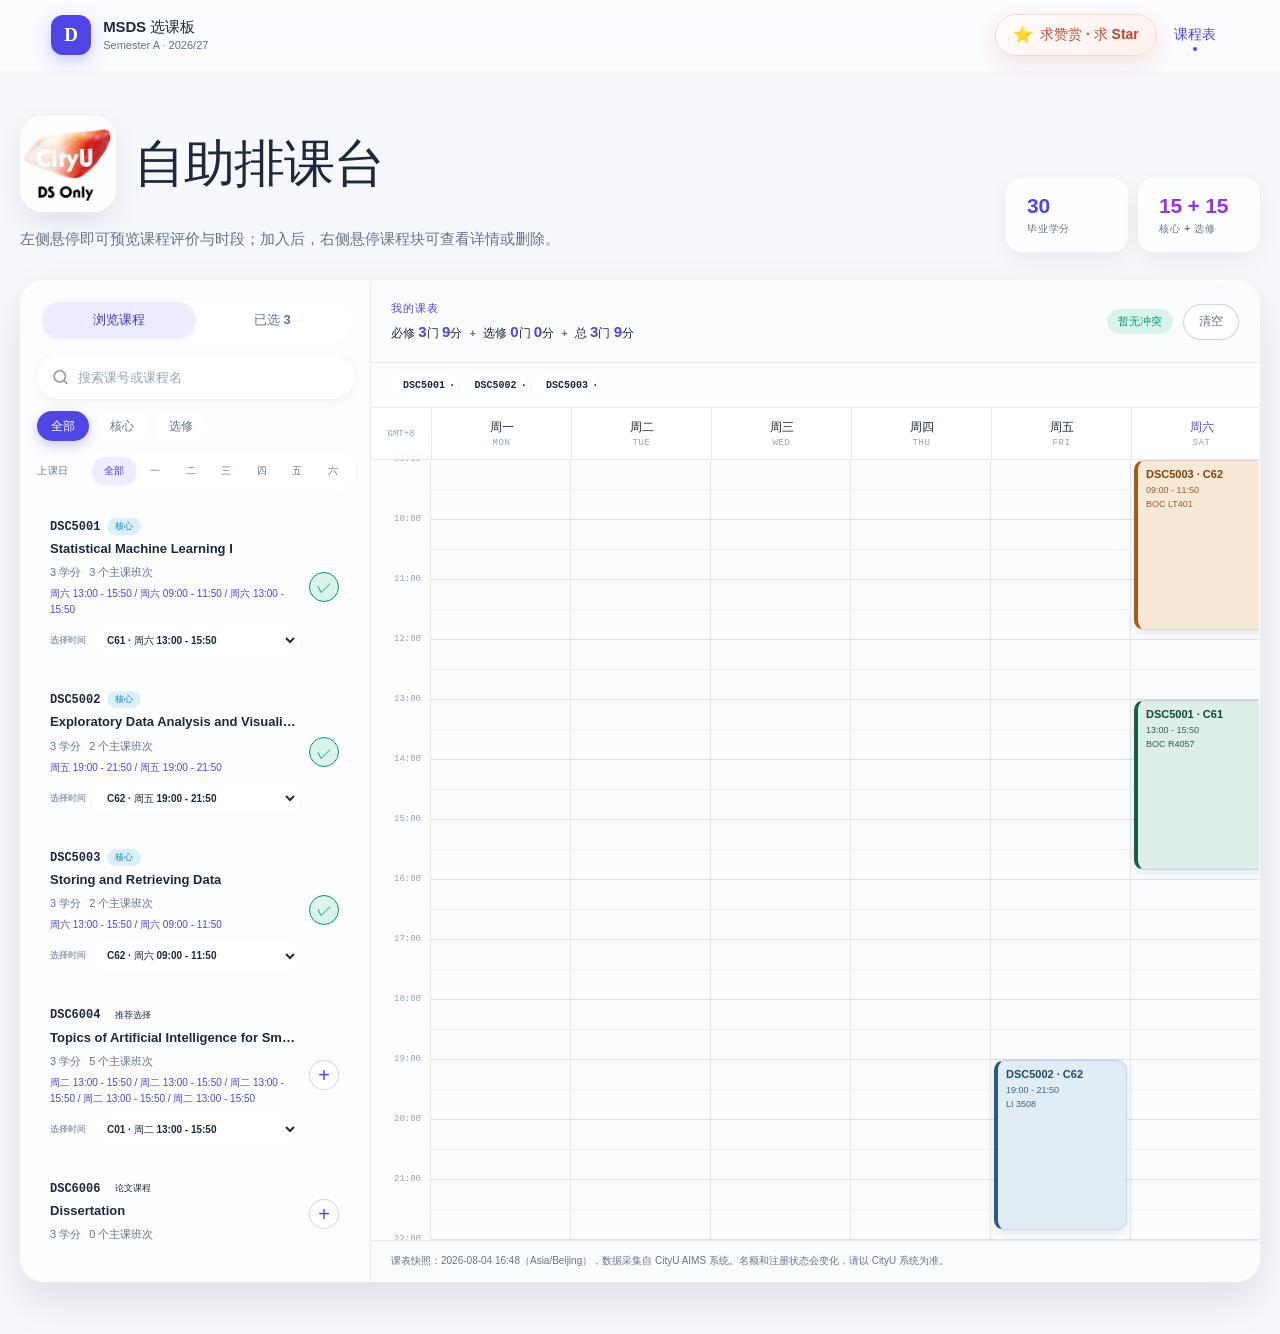
==== index.html @ 6aa2a9c7 "Improve web and mini program home pages" ====
<!doctype html>
<html lang="zh-CN">
  <head>
    <meta charset="UTF-8">
    <meta name="viewport" content="width=device-width, initial-scale=1.0">
    <meta name="description" content="CityU MSDS Semester A 2026/27 静态排课与选课参考工具">
    <title>MSDS 选课板 · Semester A 2026/27</title>
    <link rel="stylesheet" href="assets/styles.css?v=20260804g">
  </head>
  <body data-page="planner">
    <header class="site-header">
      <a class="brand" href="index.html" aria-label="MSDS 选课板首页">
        <span class="brand-mark">D</span>
        <span><strong>MSDS 选课板</strong><small>Semester A · 2026/27</small></span>
      </a>
      <nav class="main-nav" aria-label="主导航">
        <a class="support-link" href="https://github.com/fluffywood/cityuds" target="_blank" rel="noopener noreferrer" aria-label="前往 GitHub 支持项目并求 Star">
          <span class="support-star" aria-hidden="true">⭐</span>
          <span class="support-desktop-text">求赞赏 · 求 Star</span>
          <span class="support-mobile-text">求 Star</span>
        </a>
        <a class="active" href="index.html">课程表</a>
      </nav>
    </header>

    <main>
      <section class="page-intro planner-intro">
        <div class="planner-intro-copy">
          <div class="planner-title-row">
            <img class="planner-intro-logo" src="assets/cityu-ds-logo.jpg" alt="CityU DS Only Logo" width="96" height="96">
            <h1 class="page-title">自助排课台</h1>
          </div>
          <p>左侧悬停即可预览课程评价与时段；加入后，右侧悬停课程块可查看详情或删除。</p>
        </div>
        <div class="intro-stats" aria-label="课程概况">
          <div><strong>30</strong><span>毕业学分</span></div>
          <div><strong>15 + 15</strong><span>核心 + 选修</span></div>
        </div>
      </section>

      <section class="planner-shell" aria-label="课程表规划器">
        <aside class="course-sidebar">
          <div class="sidebar-head">
            <div class="segmented-control" role="tablist" aria-label="课程面板">
              <button class="segment active" type="button" data-panel="browse" role="tab" aria-selected="true">浏览课程</button>
              <button class="segment" type="button" data-panel="selected" role="tab" aria-selected="false">已选 <span id="selected-tab-count">0</span></button>
            </div>
          </div>

          <div id="browse-panel" class="sidebar-panel">
            <label class="search-box">
              <span class="sr-only">搜索课程</span>
              <svg class="search-icon" xmlns="http://www.w3.org/2000/svg" viewBox="0 0 24 24" fill="none" stroke="currentColor" stroke-width="2.5" stroke-linecap="round" stroke-linejoin="round" aria-hidden="true"><circle cx="11" cy="11" r="8"></circle><line x1="21" y1="21" x2="16.65" y2="16.65"></line></svg>
              <input id="course-search" type="search" placeholder="搜索课号或课程名" autocomplete="off">
            </label>
            <div class="filter-row" aria-label="课程类型筛选">
              <button class="filter-pill active" type="button" data-filter="all">全部</button>
              <button class="filter-pill" type="button" data-filter="core">核心</button>
              <button class="filter-pill" type="button" data-filter="elective">选修</button>
            </div>
            <div class="day-filter" aria-label="按上课星期筛选">
              <span>上课日</span>
              <div class="day-filter-row">
                <button class="day-filter-pill active" type="button" data-day-filter="all">全部</button>
                <button class="day-filter-pill" type="button" data-day-filter="M">一</button>
                <button class="day-filter-pill" type="button" data-day-filter="T">二</button>
                <button class="day-filter-pill" type="button" data-day-filter="W">三</button>
                <button class="day-filter-pill" type="button" data-day-filter="R">四</button>
                <button class="day-filter-pill" type="button" data-day-filter="F">五</button>
                <button class="day-filter-pill" type="button" data-day-filter="S">六</button>
              </div>
            </div>
            <div id="course-list" class="course-list" aria-live="polite"></div>
          </div>

          <div id="selected-panel" class="sidebar-panel" hidden>
            <div id="selected-list" class="selected-list"></div>
          </div>
        </aside>

        <div class="timetable-panel">
          <div class="timetable-toolbar">
            <div>
              <p class="eyebrow">我的课表</p>
              <h2 class="selection-summary">
                <span class="selection-summary-part">必修 <strong id="core-count">0</strong>门 <strong id="core-credit-count">0</strong>分</span>
                <span class="selection-summary-plus" aria-hidden="true">+</span>
                <span class="selection-summary-part">选修 <strong id="elective-count">0</strong>门 <strong id="elective-credit-count">0</strong>分</span>
                <span class="selection-summary-plus" aria-hidden="true">+</span>
                <span class="selection-summary-part">总 <strong id="selected-count">0</strong>门 <strong id="credit-count">0</strong>分</span>
              </h2>
            </div>
            <div class="toolbar-actions">
              <span id="conflict-status" class="conflict-status is-clear">暂无冲突</span>
              <button id="clear-selection" class="button button-quiet" type="button">清空</button>
            </div>
          </div>
          <div id="selected-chips" class="selected-chips" aria-label="已选课程快捷操作"></div>

          <div class="timetable-scroll">
            <div class="timetable" id="timetable">
              <div class="timetable-corner">GMT+8</div>
              <div class="day-heading" data-day="M"><strong>周一</strong><span>MON</span></div>
              <div class="day-heading" data-day="T"><strong>周二</strong><span>TUE</span></div>
              <div class="day-heading" data-day="W"><strong>周三</strong><span>WED</span></div>
              <div class="day-heading" data-day="R"><strong>周四</strong><span>THU</span></div>
              <div class="day-heading" data-day="F"><strong>周五</strong><span>FRI</span></div>
              <div class="day-heading" data-day="S"><strong>周六</strong><span>SAT</span></div>
              <div id="time-axis" class="time-axis" aria-hidden="true"></div>
              <div id="day-columns" class="day-columns"></div>
              <div id="empty-timetable" class="empty-timetable">
                <span class="empty-plus">+</span>
                <strong>从左侧加入课程</strong>
                <p>班次可在“已选”中切换</p>
              </div>
            </div>
          </div>
          <p class="data-note">课表快照：2026-08-04 16:48（Asia/Beijing），数据采集自 CityU AIMS 系统。名额和注册状态会变化，请以 CityU 系统为准。</p>
        </div>
      </section>
    </main>

    <div id="toast" class="toast" role="status" aria-live="polite"></div>
    <script src="assets/shared.js?v=20260803d"></script>
    <script src="assets/planner.js?v=20260803d"></script>
  </body>
</html>
---- assets/styles.css ----
/* ============================================================
   MSDS 选课板 · 主题：XingHuiSama（毛玻璃 / indigo / 衬线）
   深色模式跟随系统偏好（prefers-color-scheme）
   ============================================================ */

:root {
  --font-serif: Georgia, "Noto Serif SC", "Source Han Serif SC", "Songti SC", "STSong", serif;
  --font-sans: -apple-system, "Segoe UI", "PingFang SC", "Microsoft YaHei", "Helvetica Neue", Arial, sans-serif;
  --font-mono: ui-monospace, "Cascadia Mono", "SF Mono", Consolas, Menlo, monospace;

  --bg: #f6f8fc;
  --bg-glow-1: rgba(99, 102, 241, 0.16);
  --bg-glow-2: rgba(168, 85, 247, 0.13);
  --bg-glow-3: rgba(56, 189, 248, 0.12);

  --card: rgba(255, 255, 255, 0.55);
  --card-strong: rgba(255, 255, 255, 0.78);
  --card-soft: rgba(255, 255, 255, 0.35);
  --border: rgba(255, 255, 255, 0.65);
  --border-strong: rgba(148, 163, 184, 0.45);
  --hairline: rgba(100, 116, 139, 0.14);

  --ink: #1e293b;
  --muted: #64748b;
  --faint: #94a3b8;

  --primary: #4f46e5;
  --primary-strong: #4338ca;
  --primary-soft: rgba(99, 102, 241, 0.12);
  --violet: #9333ea;
  --accent-gradient: linear-gradient(120deg, #6366f1, #8b5cf6 55%, #d946ef);

  --ok: #059669;
  --ok-soft: rgba(16, 185, 129, 0.14);
  --danger: #dc2626;
  --danger-soft: rgba(239, 68, 68, 0.13);
  --warning: #d97706;
  --warning-soft: rgba(245, 158, 11, 0.16);
  --info: #0284c7;
  --info-soft: rgba(14, 165, 233, 0.14);
  --research: #7c3aed;
  --research-soft: rgba(139, 92, 246, 0.14);

  --shadow-card: 0 18px 44px rgba(15, 23, 42, 0.1);
  --shadow-float: 0 14px 34px rgba(15, 23, 42, 0.16);
  --radius-lg: 24px;
  --radius-md: 16px;
  --radius-sm: 10px;

  --hour-height: 60px;
  font-family: var(--font-sans);
  color: var(--ink);
  font-synthesis: none;
}

@media (prefers-color-scheme: dark) {
  :root {
    --bg: #020617;
    --bg-glow-1: rgba(99, 102, 241, 0.2);
    --bg-glow-2: rgba(147, 51, 234, 0.16);
    --bg-glow-3: rgba(14, 165, 233, 0.14);

    --card: rgba(30, 41, 59, 0.5);
    --card-strong: rgba(30, 41, 59, 0.72);
    --card-soft: rgba(30, 41, 59, 0.34);
    --border: rgba(255, 255, 255, 0.1);
    --border-strong: rgba(148, 163, 184, 0.32);
    --hairline: rgba(148, 163, 184, 0.16);

    --ink: #f1f5f9;
    --muted: #94a3b8;
    --faint: #64748b;

    --primary: #818cf8;
    --primary-strong: #a5b4fc;
    --primary-soft: rgba(99, 102, 241, 0.2);

    --ok: #34d399;
    --ok-soft: rgba(52, 211, 153, 0.16);
    --danger: #f87171;
    --danger-soft: rgba(248, 113, 113, 0.16);
    --warning: #fbbf24;
    --warning-soft: rgba(251, 191, 36, 0.16);
    --info: #38bdf8;
    --info-soft: rgba(56, 189, 248, 0.16);
    --research: #a78bfa;
    --research-soft: rgba(167, 139, 250, 0.16);

    --shadow-card: 0 18px 44px rgba(2, 6, 23, 0.45);
    --shadow-float: 0 14px 34px rgba(2, 6, 23, 0.55);
  }
}

* {
  box-sizing: border-box;
}

html {
  scroll-behavior: smooth;
}

body {
  margin: 0;
  min-width: 320px;
  color: var(--ink);
  background-color: var(--bg);
  background-attachment: fixed;
  transition: background-color 600ms ease, color 600ms ease;
}

button,
input,
select {
  font: inherit;
}

button,
a {
  -webkit-tap-highlight-color: transparent;
}

a {
  color: inherit;
}

button:focus-visible,
a:focus-visible,
input:focus-visible,
select:focus-visible {
  outline: 3px solid var(--primary-soft);
  outline-offset: 2px;
}

.sr-only {
  position: absolute;
  width: 1px;
  height: 1px;
  padding: 0;
  margin: -1px;
  overflow: hidden;
  clip: rect(0, 0, 0, 0);
  white-space: nowrap;
  border: 0;
}

/* ---------------- 顶栏（毛玻璃） ---------------- */

.site-header {
  position: sticky;
  z-index: 50;
  top: 0;
  display: flex;
  align-items: center;
  justify-content: space-between;
  min-height: 70px;
  padding: 10px clamp(20px, 4vw, 64px);
  border-bottom: 1px solid var(--border);
  background: var(--card);
  backdrop-filter: blur(20px) saturate(1.4);
  -webkit-backdrop-filter: blur(20px) saturate(1.4);
  transition: background 600ms ease, border-color 600ms ease;
}

.brand {
  display: inline-flex;
  align-items: center;
  gap: 12px;
  color: var(--ink);
  text-decoration: none;
}

.brand-mark {
  display: grid;
  width: 40px;
  height: 40px;
  place-items: center;
  border-radius: 12px;
  background: var(--primary);
  color: white;
  font-size: 19px;
  font-weight: 900;
  font-family: var(--font-serif);
  box-shadow: 0 6px 18px rgba(99, 102, 241, 0.35);
}

.brand strong,
.brand small {
  display: block;
  letter-spacing: 0;
}

.brand strong {
  font-size: 15px;
  font-weight: 900;
  letter-spacing: -0.01em;
}

.brand small {
  margin-top: 2px;
  color: var(--muted);
  font-size: 11px;
}

.main-nav {
  display: flex;
  align-items: center;
  gap: 4px;
}

.main-nav a {
  position: relative;
  padding: 9px 13px;
  border-radius: 999px;
  color: var(--muted);
  font-size: 14px;
  font-weight: 700;
  text-decoration: none;
  transition: color 200ms ease, background 200ms ease;
}

.main-nav a:hover {
  color: var(--primary);
}

.main-nav a.active {
  color: var(--primary);
}

.main-nav a.active::after {
  position: absolute;
  bottom: 2px;
  left: 50%;
  width: 4px;
  height: 4px;
  border-radius: 50%;
  background: var(--primary);
  content: "";
  transform: translateX(-50%);
  animation: nav-pulse 1.6s ease-in-out infinite;
}

.main-nav .support-link {
  display: inline-flex;
  min-height: 42px;
  padding: 10px 17px;
  align-items: center;
  gap: 7px;
  border: 1px solid #f0d8d2;
  background: linear-gradient(145deg, #fffdfc 0%, #fff0eb 100%);
  color: #c74631;
  font-size: 14px;
  font-weight: 850;
  box-shadow: 0 8px 20px rgba(199, 70, 49, 0.14);
  transition: background 200ms ease, border-color 200ms ease, transform 200ms ease;
}

.main-nav .support-link:hover {
  border-color: #e9bbae;
  background: #ffe9e1;
  color: #a93624;
  transform: translateY(-1px);
}

.support-star {
  font-size: 16px;
  line-height: 1;
}

.support-mobile-text {
  display: none;
}

@keyframes nav-pulse {
  0%, 100% { opacity: 0.35; transform: translateX(-50%) scale(0.85); }
  50% { opacity: 1; transform: translateX(-50%) scale(1); }
}

.main-nav .github-link {
  display: grid;
  width: 38px;
  height: 38px;
  margin-left: 4px;
  padding: 0;
  place-items: center;
  flex: 0 0 auto;
}

.github-link svg {
  display: block;
}

main {
  width: 100%;
}

/* ---------------- 页面引言 ---------------- */

.page-intro {
  display: flex;
  align-items: flex-end;
  justify-content: space-between;
  gap: 28px;
  width: min(1520px, calc(100% - 40px));
  margin: 0 auto;
  padding: 46px 0 28px;
}

.page-intro h1 {
  max-width: 760px;
  margin: 0 0 14px;
  font-family: var(--font-serif);
  font-size: clamp(30px, 4vw, 52px);
  line-height: 1.08;
  letter-spacing: 0;
}

.page-intro h1.page-title {
  color: var(--ink);
  font-weight: 900;
  letter-spacing: -0.02em;
}

.page-intro p:not(.eyebrow) {
  max-width: 680px;
  margin: 0;
  color: var(--muted);
  font-size: 15px;
  line-height: 1.75;
}

.planner-intro-copy {
  min-width: 0;
}

.planner-title-row {
  display: flex;
  align-items: center;
  gap: 18px;
  margin-bottom: 14px;
}

.planner-title-row .page-title {
  margin: 0;
}

.planner-intro-logo {
  display: block;
  width: 96px;
  height: 96px;
  border: 1px solid var(--border);
  border-radius: 22px;
  background: #ffffff;
  object-fit: contain;
  box-shadow: 0 12px 28px rgba(40, 52, 78, 0.1);
  flex: 0 0 auto;
}

.eyebrow {
  margin: 0;
  color: var(--primary);
  font-size: 11px;
  font-weight: 800;
  letter-spacing: 0.08em;
  text-transform: uppercase;
}

.intro-stats {
  display: flex;
  align-items: stretch;
  gap: 10px;
}

.intro-stats div {
  min-width: 122px;
  padding: 15px 20px;
  border: 1px solid var(--border);
  border-radius: var(--radius-md);
  background: var(--card-strong);
  box-shadow: 0 8px 22px rgba(15, 23, 42, 0.06);
  backdrop-filter: blur(12px);
  -webkit-backdrop-filter: blur(12px);
  transition: transform 200ms ease, box-shadow 200ms ease;
}

.intro-stats div:hover {
  transform: translateY(-2px);
  box-shadow: 0 12px 28px rgba(15, 23, 42, 0.1);
}

.intro-stats strong,
.intro-stats span {
  display: block;
}

.intro-stats strong {
  font-size: 21px;
  font-weight: 900;
  color: var(--primary);
  letter-spacing: -0.01em;
}

.intro-stats div:last-child strong {
  color: var(--violet);
}

.intro-stats span {
  margin-top: 4px;
  color: var(--muted);
  font-size: 10px;
  font-weight: 700;
  letter-spacing: 0.08em;
  text-transform: uppercase;
}

/* ---------------- 规划器外壳（毛玻璃卡片） ---------------- */

.planner-shell {
  display: grid;
  grid-template-columns: 350px minmax(760px, 1fr);
  width: min(1520px, calc(100% - 40px));
  min-height: 760px;
  margin: 0 auto 52px;
  overflow: hidden;
  border: 1px solid var(--border);
  border-radius: var(--radius-lg);
  background: var(--card);
  box-shadow: var(--shadow-card);
  backdrop-filter: blur(16px) saturate(1.25);
  -webkit-backdrop-filter: blur(16px) saturate(1.25);
}

.course-sidebar {
  display: flex;
  min-height: 0;
  min-width: 0;
  flex-direction: column;
  overflow: hidden;
  border-right: 1px solid var(--hairline);
  background: var(--card-soft);
}

.sidebar-head {
  padding: 16px 16px 12px;
}

.segmented-control {
  display: grid;
  grid-template-columns: 1fr 1fr;
  padding: 4px;
  border: 1px solid var(--border);
  border-radius: 999px;
  background: var(--card-strong);
  box-shadow: inset 0 1px 3px rgba(15, 23, 42, 0.04);
}

.segment {
  min-height: 36px;
  border: 0;
  border-radius: 999px;
  background: transparent;
  color: var(--muted);
  cursor: pointer;
  font-size: 13px;
  font-weight: 700;
  transition: background 200ms ease, color 200ms ease, box-shadow 200ms ease;
}

.segment.active {
  background: var(--primary-soft);
  color: var(--primary-strong);
  box-shadow: 0 1px 5px rgba(15, 23, 42, 0.08);
}

.sidebar-panel {
  min-height: 0;
  padding: 0 16px 16px;
}

.sidebar-panel:not([hidden]) {
  display: flex;
  flex: 1 1 0;
  flex-direction: column;
  overflow: hidden;
}

.search-box {
  display: block;
  position: relative;
}

.search-icon {
  position: absolute;
  z-index: 1;
  top: 50%;
  left: 15px;
  width: 17px;
  height: 17px;
  color: var(--faint);
  pointer-events: none;
  transform: translateY(-50%);
  transition: color 200ms ease;
}

.search-box:focus-within .search-icon {
  color: var(--primary);
}

.search-box input {
  width: 100%;
  height: 44px;
  padding: 0 16px 0 40px;
  border: 1px solid var(--border);
  border-radius: 999px;
  background: var(--card-strong);
  color: var(--ink);
  font-size: 13px;
  box-shadow: 0 2px 10px rgba(15, 23, 42, 0.05);
  backdrop-filter: blur(8px);
  -webkit-backdrop-filter: blur(8px);
  transition: border-color 200ms ease, box-shadow 200ms ease;
}

.search-box input:focus {
  border-color: var(--primary);
  outline: none;
  box-shadow: 0 0 0 3px var(--primary-soft);
}

.search-box input::placeholder {
  color: var(--faint);
}

.filter-row {
  display: flex;
  flex-wrap: wrap;
  gap: 7px;
  margin: 12px 0 14px;
}

.filter-pill {
  min-height: 30px;
  padding: 4px 13px;
  border: 1px solid var(--border);
  border-radius: 999px;
  background: var(--card-strong);
  color: var(--muted);
  cursor: pointer;
  font-size: 12px;
  font-weight: 650;
  transition: all 200ms ease;
}

.filter-pill:hover {
  color: var(--primary);
  border-color: var(--primary-soft);
}

.filter-pill.active {
  border-color: transparent;
  background: var(--primary);
  color: white;
  box-shadow: 0 4px 12px rgba(79, 70, 229, 0.3);
}

@media (prefers-color-scheme: dark) {
  .filter-pill.active {
    background: var(--primary-strong);
    color: #0f172a;
  }
}

.day-filter {
  display: grid;
  grid-template-columns: 42px minmax(0, 1fr);
  align-items: center;
  gap: 8px;
  margin: -3px 0 14px;
}

.day-filter > span {
  color: var(--muted);
  font-size: 10px;
  font-weight: 750;
  letter-spacing: 0.06em;
}

.day-filter-row {
  display: grid;
  grid-template-columns: 1.35fr repeat(6, 1fr);
  gap: 3px;
  padding: 4px;
  border: 1px solid var(--border);
  border-radius: 999px;
  background: var(--card-strong);
}

.day-filter-pill {
  min-width: 0;
  min-height: 28px;
  padding: 3px;
  border: 0;
  border-radius: 999px;
  background: transparent;
  color: var(--muted);
  cursor: pointer;
  font-size: 10px;
  font-weight: 750;
  transition: all 200ms ease;
}

.day-filter-pill:hover {
  color: var(--primary);
}

.day-filter-pill.active {
  background: var(--primary-soft);
  color: var(--primary-strong);
  box-shadow: 0 1px 4px rgba(15, 23, 42, 0.08);
}

.course-list,
.selected-list {
  height: 0;
  min-height: 0;
  flex: 1 1 0;
  overflow-y: auto;
  scrollbar-width: thin;
  scrollbar-color: var(--border-strong) transparent;
}

.course-list::-webkit-scrollbar,
.selected-list::-webkit-scrollbar {
  width: 8px;
}

.course-list::-webkit-scrollbar-thumb,
.selected-list::-webkit-scrollbar-thumb {
  border-radius: 8px;
  background: var(--border-strong);
}

/* ---------------- 课程列表行 ---------------- */

.course-row {
  position: relative;
  display: grid;
  grid-template-columns: 1fr 32px;
  gap: 10px;
  margin-bottom: 8px;
  padding: 13px 12px;
  border: 1px solid transparent;
  border-radius: var(--radius-md);
  transition: border-color 200ms ease, background 200ms ease, box-shadow 200ms ease;
}

.course-row:hover,
.course-row:focus-within {
  z-index: 15;
  border-color: var(--border);
  background: var(--card-strong);
  box-shadow: 0 8px 22px rgba(15, 23, 42, 0.08);
}

.course-row-main {
  min-width: 0;
}

.course-code-line {
  display: flex;
  align-items: center;
  flex-wrap: wrap;
  gap: 7px;
}

.course-code {
  color: var(--ink);
  font-family: var(--font-mono);
  font-size: 12px;
  font-weight: 800;
}

.course-title-link {
  display: block;
  margin-top: 5px;
  overflow: hidden;
  color: var(--ink);
  font-size: 13px;
  font-weight: 650;
  line-height: 1.4;
  text-decoration: none;
  text-overflow: ellipsis;
  white-space: nowrap;
}

.course-title-link:hover {
  color: var(--primary);
  text-decoration: underline;
  text-underline-offset: 3px;
}

.course-meta {
  display: flex;
  gap: 8px;
  margin-top: 7px;
  color: var(--muted);
  font-size: 11px;
}

.course-schedule {
  display: -webkit-box;
  margin-top: 6px;
  overflow: hidden;
  color: var(--primary);
  font-size: 10px;
  line-height: 1.55;
  -webkit-box-orient: vertical;
  -webkit-line-clamp: 3;
}

.course-preview {
  position: absolute;
  z-index: 20;
  top: calc(100% - 6px);
  right: 36px;
  left: 0;
  display: none;
  padding: 13px 14px;
  border: 1px solid var(--border);
  border-radius: var(--radius-sm);
  background: var(--card-strong);
  color: var(--ink);
  box-shadow: var(--shadow-float);
  backdrop-filter: blur(16px);
  -webkit-backdrop-filter: blur(16px);
}

.course-row:hover .course-preview,
.course-row:focus-within .course-preview {
  display: block;
}

/* The last rows sit against the scroll viewport edge, so their preview opens upward. */
.course-row:nth-last-child(-n + 2) .course-preview {
  top: auto;
  bottom: calc(100% - 6px);
}

/* A short filtered list can make its first row also the last row; keep it below the filters. */
.course-row:first-child .course-preview {
  top: calc(100% - 6px);
  bottom: auto;
}

.course-preview p {
  margin: 0;
  color: var(--muted);
  font-size: 10px;
  line-height: 1.65;
}

.course-preview-tags {
  display: flex;
  flex-wrap: wrap;
  gap: 5px;
  margin-top: 8px;
}

.course-preview-tags span {
  padding: 3px 8px;
  border-radius: 999px;
  background: var(--primary-soft);
  color: var(--primary-strong);
  font-size: 9px;
  font-weight: 700;
}

.quick-section-picker {
  display: grid;
  grid-template-columns: auto minmax(0, 1fr);
  align-items: center;
  gap: 7px;
  margin-top: 8px;
  color: var(--muted);
  font-size: 9px;
  font-weight: 700;
}

.quick-section-picker select {
  min-width: 0;
  height: 30px;
  padding: 0 24px 0 9px;
  border: 1px solid var(--border);
  border-radius: 999px;
  background: var(--card-strong);
  color: var(--ink);
  font-size: 10px;
}

.add-course,
.remove-course {
  display: grid;
  width: 30px;
  height: 30px;
  place-items: center;
  align-self: center;
  border: 1px solid var(--border-strong);
  border-radius: 50%;
  background: var(--card-strong);
  color: var(--primary);
  cursor: pointer;
  font-size: 20px;
  line-height: 1;
  transition: all 200ms ease;
}

.add-course:hover {
  border-color: transparent;
  background: var(--primary);
  color: white;
  transform: scale(1.08);
  box-shadow: 0 5px 14px rgba(79, 70, 229, 0.35);
}

.add-course.is-added {
  border-color: var(--ok);
  background: var(--ok-soft);
  color: var(--ok);
  font-size: 15px;
}

.mini-badge,
.verdict-badge,
.status-badge,
.tag {
  display: inline-flex;
  align-items: center;
  width: fit-content;
  border-radius: 999px;
  font-weight: 700;
}

.mini-badge {
  padding: 2px 8px;
  font-size: 9px;
}

.mini-badge.core,
.verdict-badge.core {
  background: var(--info-soft);
  color: var(--info);
}

.mini-badge.strong,
.mini-badge.good,
.verdict-badge.strong,
.verdict-badge.good {
  background: var(--ok-soft);
  color: var(--ok);
}

.mini-badge.research,
.verdict-badge.research {
  background: var(--research-soft);
  color: var(--research);
}

.mini-badge.caution,
.verdict-badge.caution {
  background: var(--warning-soft);
  color: var(--warning);
}

.mini-badge.unknown,
.verdict-badge.unknown {
  background: var(--card-soft);
  color: var(--muted);
}

.empty-list {
  padding: 42px 16px;
  color: var(--muted);
  text-align: center;
  font-size: 13px;
  line-height: 1.7;
}

/* ---------------- 已选课程 ---------------- */

.selected-course {
  padding: 14px 2px;
  margin-bottom: 4px;
}

.selected-course-head {
  display: flex;
  align-items: flex-start;
  justify-content: space-between;
  gap: 12px;
}

.selected-course-head a {
  color: var(--ink);
  font-size: 13px;
  font-weight: 800;
  text-decoration: none;
}

.selected-course-head a:hover {
  color: var(--primary);
}

.selected-course-head small {
  display: block;
  margin-top: 3px;
  color: var(--muted);
  font-size: 10px;
}

.remove-course {
  flex: 0 0 auto;
  width: 26px;
  height: 26px;
  border: 0;
  background: transparent;
  color: var(--muted);
  font-size: 17px;
}

.remove-course:hover {
  background: var(--danger-soft);
  color: var(--danger);
  transform: none;
  box-shadow: none;
}

.section-selects {
  display: grid;
  gap: 8px;
  margin-top: 11px;
}

.section-selects label {
  display: grid;
  grid-template-columns: 52px minmax(0, 1fr);
  align-items: center;
  gap: 8px;
  color: var(--muted);
  font-size: 10px;
  font-weight: 700;
}

.section-selects select {
  min-width: 0;
  height: 34px;
  padding: 0 28px 0 10px;
  border: 1px solid var(--border);
  border-radius: 999px;
  background: var(--card-strong);
  color: var(--ink);
  font-size: 11px;
}

/* ---------------- 课表面板 ---------------- */

.timetable-panel {
  min-width: 0;
  background: transparent;
}

.timetable-toolbar {
  display: flex;
  min-height: 82px;
  align-items: center;
  justify-content: space-between;
  gap: 20px;
  padding: 14px 20px;
  border-bottom: 1px solid var(--hairline);
}

.timetable-toolbar h2 {
  margin: 4px 0 0;
  font-size: 18px;
  letter-spacing: 0;
}

.timetable-toolbar .selection-summary {
  display: flex;
  align-items: baseline;
  flex-wrap: wrap;
  gap: 3px 7px;
  font-size: 12px;
  line-height: 1.55;
}

.selection-summary-part {
  white-space: nowrap;
}

.selection-summary-part strong {
  font-size: 15px;
  color: var(--primary);
}

.selection-summary-plus {
  color: var(--muted);
  font-size: 11px;
}

.toolbar-actions {
  display: flex;
  align-items: center;
  gap: 10px;
}

.selected-chips {
  display: flex;
  min-height: 45px;
  align-items: center;
  flex-wrap: wrap;
  gap: 7px;
  padding: 8px 20px;
  border-bottom: 1px solid var(--hairline);
  background: var(--card-soft);
}

.selected-chip {
  display: inline-flex;
  min-height: 28px;
  align-items: center;
  overflow: hidden;
  border: 1px solid var(--border);
  border-radius: 999px;
  background: var(--card-strong);
}

.selected-chip a {
  padding: 5px 5px 5px 11px;
  font-family: var(--font-mono);
  font-size: 10px;
  font-weight: 800;
  text-decoration: none;
}

.selected-chip a:hover {
  color: var(--primary);
}

.selected-chip button {
  width: 26px;
  height: 26px;
  border: 0;
  border-radius: 50%;
  background: transparent;
  color: var(--muted);
  cursor: pointer;
  font-size: 15px;
}

.selected-chip button:hover {
  background: var(--danger-soft);
  color: var(--danger);
}

.selected-chips-empty {
  color: var(--muted);
  font-size: 10px;
}

.button {
  min-height: 36px;
  padding: 7px 15px;
  border: 1px solid transparent;
  border-radius: 999px;
  cursor: pointer;
  font-size: 12px;
  font-weight: 750;
  text-decoration: none;
  transition: all 200ms ease;
}

.button-primary {
  background: var(--primary);
  color: white;
  box-shadow: 0 5px 14px rgba(79, 70, 229, 0.3);
}

.button-primary:hover {
  background: var(--primary-strong);
  transform: translateY(-1px);
}

.button-quiet {
  border-color: var(--border-strong);
  background: var(--card-strong);
  color: var(--muted);
}

.button-quiet:hover {
  border-color: var(--primary);
  color: var(--primary);
}

.button-document {
  border-color: color-mix(in srgb, var(--primary) 38%, transparent);
  background: var(--primary-soft);
  color: var(--primary-strong);
}

.button-document:hover {
  border-color: var(--primary);
  background: color-mix(in srgb, var(--primary-soft) 78%, var(--card-strong));
  transform: translateY(-1px);
}

.conflict-status {
  padding: 5px 11px;
  border-radius: 999px;
  font-size: 11px;
  font-weight: 750;
}

.conflict-status.is-clear {
  background: var(--ok-soft);
  color: var(--ok);
}

.conflict-status.has-conflict {
  background: var(--danger-soft);
  color: var(--danger);
  animation: conflict-shake 260ms ease;
}

@keyframes conflict-shake {
  0%, 100% { transform: translateX(0); }
  30% { transform: translateX(-2px); }
  60% { transform: translateX(2px); }
}

.timetable-scroll {
  width: 100%;
  overflow-x: auto;
}

.timetable {
  position: relative;
  display: grid;
  grid-template-columns: 60px repeat(6, minmax(132px, 1fr));
  grid-template-rows: 52px calc(13 * var(--hour-height));
  min-width: 900px;
}

.timetable-corner,
.day-heading {
  position: sticky;
  z-index: 10;
  top: 0;
  display: flex;
  flex-direction: column;
  align-items: center;
  justify-content: center;
  border-bottom: 1px solid var(--hairline);
  background: var(--card-strong);
  backdrop-filter: blur(10px);
  -webkit-backdrop-filter: blur(10px);
}

.timetable-corner {
  grid-column: 1;
  grid-row: 1;
  color: var(--faint);
  font-size: 9px;
  font-family: var(--font-mono);
}

.day-heading {
  border-left: 1px solid var(--hairline);
}

.day-heading[data-day="M"] { grid-column: 2; }
.day-heading[data-day="T"] { grid-column: 3; }
.day-heading[data-day="W"] { grid-column: 4; }
.day-heading[data-day="R"] { grid-column: 5; }
.day-heading[data-day="F"] { grid-column: 6; }
.day-heading[data-day="S"] { grid-column: 7; }

.day-heading strong {
  font-size: 12px;
  font-weight: 800;
}

.day-heading[data-day="S"] strong {
  color: var(--primary);
}

.day-heading span {
  margin-top: 2px;
  color: var(--faint);
  font-size: 9px;
  font-family: var(--font-mono);
  letter-spacing: 0.06em;
}

.time-axis {
  position: relative;
  grid-column: 1;
  grid-row: 2;
  border-right: 1px solid var(--hairline);
  background: var(--card-soft);
}

.time-label {
  position: absolute;
  right: 9px;
  color: var(--faint);
  font-size: 9px;
  font-family: var(--font-mono);
  transform: translateY(-6px);
}

.day-columns {
  display: grid;
  grid-column: 2 / 8;
  grid-row: 2;
  grid-template-columns: repeat(6, minmax(132px, 1fr));
}

.day-column {
  position: relative;
  height: calc(13 * var(--hour-height));
  border-right: 1px solid var(--hairline);
  background-image: linear-gradient(to bottom, transparent calc(100% - 1px), var(--hairline) 1px);
  background-size: 100% var(--hour-height);
}

.day-column::after {
  position: absolute;
  inset: 0;
  pointer-events: none;
  background-image: linear-gradient(to bottom, transparent calc(100% - 1px), rgba(148, 163, 184, 0.12) 1px);
  background-size: 100% calc(var(--hour-height) / 2);
  content: "";
}

.course-event {
  position: absolute;
  z-index: 2;
  min-height: 34px;
  overflow: visible;
  padding: 7px 8px 5px;
  border: 1px solid rgba(79, 70, 229, 0.16);
  border-left: 4px solid var(--event-accent, var(--primary));
  border-radius: 10px;
  background: var(--event-bg, var(--primary-soft));
  color: var(--event-ink, var(--primary-strong));
  cursor: pointer;
  text-align: left;
  box-shadow: 0 3px 10px rgba(15, 23, 42, 0.09);
  transition: box-shadow 200ms ease, transform 200ms ease, filter 200ms ease;
}

.course-event:hover {
  z-index: 5;
  filter: saturate(1.15) brightness(1.02);
  box-shadow: 0 8px 22px rgba(15, 23, 42, 0.18);
  transform: translateY(-1px);
}

.course-event.is-conflict {
  border-color: var(--danger);
  box-shadow: inset 0 0 0 1px var(--danger), 0 4px 14px rgba(220, 38, 38, 0.2);
}

.event-label {
  display: block;
  overflow: hidden;
  text-overflow: ellipsis;
  white-space: nowrap;
}

.event-label strong,
.event-label span {
  display: block;
  overflow: hidden;
  text-overflow: ellipsis;
  white-space: nowrap;
}

.event-label strong {
  font-size: 11px;
  line-height: 1.25;
}

.event-label span {
  margin-top: 3px;
  font-size: 9px;
  line-height: 1.25;
  opacity: 0.85;
}

.event-overlay {
  position: absolute;
  z-index: 30;
  top: calc(100% - 1px);
  left: -4px;
  display: none;
  width: max-content;
  min-width: 210px;
  max-width: 280px;
  padding: 13px 14px;
  border: 1px solid var(--border);
  border-radius: 12px;
  background: var(--card-strong);
  color: var(--ink);
  text-align: left;
  white-space: normal;
  box-shadow: var(--shadow-float);
  backdrop-filter: blur(18px);
  -webkit-backdrop-filter: blur(18px);
  pointer-events: auto;
}

.course-event:hover .event-overlay,
.course-event:focus-within .event-overlay {
  display: block;
}

.course-event.tooltip-up .event-overlay {
  top: auto;
  bottom: calc(100% - 1px);
}

.course-event.tooltip-left .event-overlay {
  right: -4px;
  left: auto;
}

.event-overlay-content,
.event-overlay-content strong,
.event-overlay-content > span {
  display: block;
  overflow: visible;
  text-overflow: clip;
  white-space: normal;
}

.event-overlay-content strong {
  font-size: 12px;
  line-height: 1.4;
}

.event-overlay-content > span:not(.event-tooltip-tags) {
  margin-top: 4px;
  color: var(--muted);
  font-size: 10px;
  line-height: 1.4;
}

.event-tooltip-tags {
  display: flex !important;
  flex-wrap: wrap;
  gap: 4px;
  margin-top: 8px;
}

.event-tooltip-tag {
  display: inline-flex !important;
  margin-top: 0 !important;
  padding: 3px 8px;
  border-radius: 999px;
  background: var(--primary-soft);
  color: var(--primary-strong) !important;
  font-size: 9px !important;
  line-height: 1.2 !important;
}

.event-overlay-actions {
  display: flex;
  gap: 6px;
  margin-top: 10px;
}

.event-overlay-actions a,
.event-overlay-actions button {
  min-height: 27px;
  padding: 5px 10px;
  border: 1px solid var(--border);
  border-radius: 999px;
  background: var(--card-strong);
  cursor: pointer;
  font-size: 10px;
  font-weight: 750;
  text-decoration: none;
  transition: all 180ms ease;
}

.event-overlay-actions a {
  color: var(--primary-strong);
}

.event-overlay-actions a:hover {
  border-color: var(--primary);
  background: var(--primary-soft);
}

.event-overlay-actions button {
  color: var(--danger);
}

.event-overlay-actions button:hover {
  border-color: var(--danger);
  background: var(--danger-soft);
}

.empty-timetable {
  position: absolute;
  z-index: 4;
  top: 210px;
  left: calc(50% + 30px);
  display: flex;
  flex-direction: column;
  align-items: center;
  color: var(--muted);
  transform: translateX(-50%);
}

.empty-timetable[hidden] {
  display: none;
}

.empty-timetable strong {
  color: var(--ink);
  font-size: 13px;
}

.empty-timetable p {
  margin: 5px 0 0;
  font-size: 11px;
}

.empty-plus {
  display: grid;
  width: 42px;
  height: 42px;
  margin-bottom: 12px;
  place-items: center;
  border: 1px dashed var(--border-strong);
  border-radius: 50%;
  color: var(--primary);
  font-size: 24px;
}

.data-note {
  margin: 0;
  padding: 12px 20px;
  border-top: 1px solid var(--hairline);
  color: var(--muted);
  font-size: 10px;
  line-height: 1.6;
}

/* ---------------- 课程详情页 ---------------- */

.course-detail {
  width: min(1120px, calc(100% - 40px));
  margin: 0 auto;
  padding: 34px 0 72px;
}

.back-link {
  display: inline-block;
  margin-bottom: 22px;
  color: var(--muted);
  font-size: 12px;
  font-weight: 700;
  text-decoration: none;
  transition: color 200ms ease, transform 200ms ease;
}

.back-link:hover {
  color: var(--primary);
  transform: translateX(-2px);
}

.detail-hero {
  display: grid;
  grid-template-columns: minmax(0, 1fr) auto;
  gap: 28px;
  align-items: end;
  padding: 28px 30px 30px;
  border: 1px solid var(--border);
  border-radius: var(--radius-lg);
  background: var(--card);
  box-shadow: var(--shadow-card);
  backdrop-filter: blur(16px);
  -webkit-backdrop-filter: blur(16px);
}

.detail-code-row {
  display: flex;
  align-items: center;
  flex-wrap: wrap;
  gap: 10px;
}

.detail-code {
  font-family: var(--font-mono);
  color: var(--primary);
  font-size: 14px;
  font-weight: 800;
}

.detail-hero h1 {
  max-width: 800px;
  margin: 9px 0 10px;
  font-family: var(--font-serif);
  font-size: clamp(30px, 5vw, 52px);
  font-weight: 900;
  line-height: 1.08;
  letter-spacing: -0.02em;
  color: var(--ink);
}

.detail-hero p {
  margin: 0;
  color: var(--muted);
  font-size: 13px;
}

.detail-actions {
  display: flex;
  gap: 8px;
}

.detail-layout {
  padding-top: 36px;
}

.detail-section {
  margin-bottom: 40px;
}

.detail-section h2 {
  margin: 0 0 16px;
  font-family: var(--font-serif);
  font-size: 18px;
  font-weight: 800;
  letter-spacing: -0.01em;
}

.review-lead {
  padding: 20px 22px;
  border-left: 4px solid var(--primary);
  border-radius: 0 var(--radius-md) var(--radius-md) 0;
  background: var(--card-strong);
  border: 1px solid var(--border);
  border-left-width: 4px;
  border-left-color: var(--primary);
  box-shadow: 0 8px 22px rgba(15, 23, 42, 0.06);
  backdrop-filter: blur(10px);
  -webkit-backdrop-filter: blur(10px);
}

.review-lead.caution {
  border-left-color: var(--warning);
  background: var(--warning-soft);
}

.review-lead.research {
  border-left-color: var(--research);
  background: var(--research-soft);
}

.review-lead.unknown {
  border-left-color: var(--border-strong);
}

.review-lead strong {
  display: block;
  margin-bottom: 8px;
  font-size: 14px;
  font-weight: 800;
}

.review-lead p {
  margin: 0;
  color: var(--muted);
  font-size: 13px;
  line-height: 1.8;
}

.detail-tags {
  margin-top: 14px;
}

.fact-grid {
  display: grid;
  grid-template-columns: repeat(2, minmax(0, 1fr));
  overflow: hidden;
  border: 1px solid var(--border);
  border-radius: var(--radius-md);
  background: var(--card-strong);
  backdrop-filter: blur(10px);
  -webkit-backdrop-filter: blur(10px);
}

.fact {
  min-height: 86px;
  padding: 15px;
  border-right: 1px solid var(--hairline);
  border-bottom: 1px solid var(--hairline);
}

.fact:nth-child(2n) {
  border-right: 0;
}

.fact:nth-last-child(-n + 2) {
  border-bottom: 0;
}

.fact span,
.fact strong {
  display: block;
}

.fact span {
  color: var(--muted);
  font-size: 10px;
  font-weight: 700;
  letter-spacing: 0.06em;
  text-transform: uppercase;
}

.fact strong {
  margin-top: 7px;
  font-size: 12px;
  line-height: 1.55;
}

.section-table-wrap {
  overflow-x: auto;
  border: 1px solid var(--border);
  border-radius: var(--radius-md);
  background: var(--card-strong);
  backdrop-filter: blur(10px);
  -webkit-backdrop-filter: blur(10px);
}

.section-table {
  width: 100%;
  min-width: 680px;
  border-collapse: collapse;
  font-size: 11px;
}

.section-table th,
.section-table td {
  padding: 12px 13px;
  border-bottom: 1px solid var(--hairline);
  text-align: left;
  vertical-align: top;
}

.section-table tr:last-child td {
  border-bottom: 0;
}

.section-table th {
  background: var(--card-soft);
  color: var(--muted);
  font-size: 9px;
  letter-spacing: 0.08em;
  text-transform: uppercase;
}

.section-table td strong,
.section-table td span {
  display: block;
}

.section-table td span {
  margin-top: 3px;
  color: var(--muted);
}

.source-list {
  display: grid;
  gap: 14px;
  margin-top: 14px;
}

.source-section-intro {
  max-width: 760px;
  margin: -6px 0 16px;
  color: var(--muted);
  font-size: 11px;
  line-height: 1.7;
}

.source-review {
  padding: 18px;
  border: 1px solid var(--border);
  border-radius: var(--radius-md);
  background: var(--card-strong);
  backdrop-filter: blur(10px);
  -webkit-backdrop-filter: blur(10px);
}

.source-review-header {
  display: flex;
  align-items: flex-start;
  justify-content: space-between;
  gap: 18px;
  padding-bottom: 13px;
  border-bottom: 1px solid var(--hairline);
}

.source-review-header strong,
.source-review-header span {
  display: block;
}

.source-review-header strong {
  font-size: 13px;
  line-height: 1.45;
}

.source-review-header span {
  margin-top: 4px;
  color: var(--muted);
  font-size: 10px;
}

.source-review-link {
  flex: 0 0 auto;
  color: var(--primary);
  font-size: 11px;
  font-weight: 750;
  text-decoration: none;
}

.source-review-link:hover {
  text-decoration: underline;
  text-underline-offset: 3px;
}

.source-review > p {
  margin: 14px 0 0;
  color: var(--muted);
  font-size: 12px;
  line-height: 1.85;
  white-space: pre-line;
}

.source-notice,
.source-empty {
  margin-top: 14px;
}

.notice {
  padding: 15px;
  border: 1px solid var(--border);
  border-radius: var(--radius-md);
  background: var(--card-soft);
  color: var(--muted);
  font-size: 11px;
  line-height: 1.7;
}

.notice strong {
  color: var(--ink);
}

.loading-state,
.error-state {
  padding: 100px 20px;
  color: var(--muted);
  text-align: center;
}

.loading-state::before {
  display: block;
  width: 34px;
  height: 34px;
  margin: 0 auto 18px;
  border: 3px solid var(--primary-soft);
  border-top-color: var(--primary);
  border-radius: 50%;
  content: "";
  animation: spin 900ms linear infinite;
}

@keyframes spin {
  to { transform: rotate(360deg); }
}

.text-link {
  color: var(--primary);
  font-size: 11px;
  font-weight: 750;
  text-decoration: none;
  white-space: nowrap;
}

.text-link:hover {
  text-decoration: underline;
  text-underline-offset: 3px;
}

.tag-list {
  display: flex;
  flex-wrap: wrap;
  gap: 6px;
}

.tag {
  padding: 4px 9px;
  background: var(--card-soft);
  color: var(--muted);
  font-size: 9px;
}

/* ---------------- Toast ---------------- */

.toast {
  position: fixed;
  z-index: 100;
  right: 22px;
  bottom: 22px;
  max-width: min(360px, calc(100vw - 44px));
  padding: 12px 16px;
  border-radius: 999px;
  background: #1e293b;
  color: white;
  font-size: 12px;
  font-weight: 650;
  box-shadow: 0 12px 32px rgba(15, 23, 42, 0.3);
  opacity: 0;
  pointer-events: none;
  transform: translateY(10px);
  transition: opacity 200ms ease, transform 200ms ease;
}

@media (prefers-color-scheme: dark) {
  .toast {
    background: #e2e8f0;
    color: #0f172a;
  }
}

.toast.show {
  opacity: 1;
  transform: translateY(0);
}

/* ---------------- 详细课程介绍 ---------------- */

.syllabus-detail {
  width: min(1480px, calc(100% - 40px));
  margin: 0 auto;
  padding: 34px 0 76px;
}

.syllabus-hero {
  display: grid;
  grid-template-columns: minmax(0, 1fr) auto;
  gap: 28px;
  align-items: end;
  margin-top: 18px;
  padding: 28px 30px 30px;
  border: 1px solid var(--border);
  border-radius: var(--radius-lg);
  background: var(--card);
  box-shadow: var(--shadow-card);
  backdrop-filter: blur(16px) saturate(1.2);
  -webkit-backdrop-filter: blur(16px) saturate(1.2);
}

.syllabus-hero h1 {
  max-width: 900px;
  margin: 9px 0 10px;
  font-family: var(--font-serif);
  font-size: clamp(29px, 4vw, 48px);
  line-height: 1.1;
  color: var(--ink);
}

.syllabus-hero p {
  margin: 0;
  color: var(--muted);
  font-size: 13px;
}

.document-badge {
  display: inline-flex;
  align-items: center;
  min-height: 26px;
  padding: 4px 10px;
  border-radius: 999px;
  background: var(--info-soft);
  color: var(--info);
  font-size: 11px;
  font-weight: 800;
}

.syllabus-actions,
.syllabus-jump-links {
  display: flex;
  flex-wrap: wrap;
  gap: 8px;
}

.syllabus-jump-links {
  margin: 18px 0;
}

.syllabus-jump-links a {
  padding: 8px 13px;
  border: 1px solid var(--border-strong);
  border-radius: 999px;
  background: var(--card-strong);
  color: var(--muted);
  font-size: 12px;
  font-weight: 750;
  text-decoration: none;
}

.syllabus-jump-links a:hover {
  border-color: var(--primary);
  color: var(--primary);
}

.document-panel {
  min-width: 0;
  padding: 20px;
  border: 1px solid var(--border);
  border-radius: var(--radius-lg);
  background: var(--card);
  box-shadow: var(--shadow-card);
  backdrop-filter: blur(14px) saturate(1.15);
  -webkit-backdrop-filter: blur(14px) saturate(1.15);
  scroll-margin-top: 88px;
}

.document-panel-heading {
  display: flex;
  justify-content: space-between;
  gap: 18px;
  align-items: end;
  margin-bottom: 14px;
}

.document-panel-heading span {
  display: block;
  margin-bottom: 4px;
  color: var(--primary);
  font-size: 10px;
  font-weight: 850;
  letter-spacing: 0.09em;
  text-transform: uppercase;
}

.document-panel-heading h2 {
  margin: 0;
  font-family: var(--font-serif);
  font-size: 23px;
  color: var(--ink);
}

.document-panel-heading > a {
  color: var(--primary);
  font-size: 12px;
  font-weight: 750;
  text-decoration: none;
}

.document-panel-heading > a:hover {
  text-decoration: underline;
}

.pdf-fallback {
  margin: 12px 2px 0;
  color: var(--muted);
  font-size: 11px;
  line-height: 1.6;
}

.translation-notice {
  margin-bottom: 14px;
  padding: 12px 14px;
  border: 1px solid color-mix(in srgb, var(--info) 28%, transparent);
  border-radius: var(--radius-sm);
  background: var(--info-soft);
  color: var(--muted);
  font-size: 12px;
  line-height: 1.65;
}

.translation-notice strong {
  color: var(--info);
}

.bilingual-reader {
  scroll-margin-top: 88px;
}

.bilingual-reader:focus-visible {
  outline: 3px solid var(--primary-soft);
  outline-offset: 4px;
}

.bilingual-reader-heading {
  align-items: end;
}

.bilingual-reader-heading > p {
  max-width: 430px;
  margin: 0;
  color: var(--muted);
  font-size: 11px;
  line-height: 1.6;
  text-align: right;
}

.bilingual-pager {
  display: grid;
  grid-template-columns: minmax(110px, 1fr) auto minmax(110px, 1fr);
  gap: 12px;
  align-items: center;
  margin: 0 0 14px;
}

.bilingual-pager-bottom {
  margin: 14px 0 0;
}

.bilingual-page-button {
  min-height: 42px;
  padding: 9px 14px;
  border: 1px solid var(--border-strong);
  border-radius: var(--radius-sm);
  background: var(--card-strong);
  color: var(--primary-strong);
  font: inherit;
  font-size: 12px;
  font-weight: 780;
  cursor: pointer;
}

.bilingual-page-button:hover:not(:disabled) {
  border-color: var(--primary);
  background: var(--primary-soft);
}

.bilingual-page-button:disabled {
  cursor: not-allowed;
  opacity: 0.42;
}

.bilingual-page-counter {
  padding: 6px 11px;
  border-radius: 999px;
  background: var(--primary-soft);
  color: var(--primary-strong);
  font-size: 11px;
  white-space: nowrap;
  text-align: center;
}

.bilingual-page-grid {
  display: grid;
  grid-template-columns: minmax(0, 1.08fr) minmax(360px, 0.92fr);
  gap: 16px;
  align-items: start;
}

.bilingual-page-card {
  min-width: 0;
  overflow: hidden;
  border: 1px solid var(--border-strong);
  border-radius: var(--radius-md);
  background: var(--card-strong);
  box-shadow: 0 5px 18px rgba(15, 23, 42, 0.08);
}

.bilingual-card-heading {
  display: flex;
  min-height: 62px;
  align-items: center;
  justify-content: space-between;
  gap: 14px;
  padding: 11px 14px;
  border-bottom: 1px solid var(--hairline);
  background: var(--bg);
}

.bilingual-card-heading span {
  display: block;
  margin-bottom: 3px;
  color: var(--primary);
  font-size: 9px;
  font-weight: 850;
  letter-spacing: 0.08em;
  text-transform: uppercase;
}

.bilingual-card-heading h3 {
  margin: 0;
  color: var(--ink);
  font-family: var(--font-serif);
  font-size: 19px;
}

.bilingual-card-heading > strong {
  flex: 0 0 auto;
  color: var(--muted);
  font-size: 11px;
}

.translation-card-heading {
  background: var(--primary-soft);
}

.original-image-stage {
  position: relative;
  display: grid;
  min-height: 420px;
  place-items: center;
  overflow: hidden;
  background: #e2e8f0;
}

#original-page-link {
  display: block;
  width: 100%;
  text-decoration: none;
}

.original-page-image {
  display: block;
  width: 100%;
  height: auto;
  background: white;
}

.original-image-message {
  padding: 42px 24px;
  color: #475569;
  font-size: 12px;
  font-weight: 700;
  line-height: 1.65;
  text-align: center;
}

.original-image-message.is-error {
  color: var(--danger);
}

.bilingual-translation-text {
  min-height: 420px;
  padding: 22px;
  color: var(--ink);
  font-size: 14px;
  line-height: 1.82;
  overflow-wrap: anywhere;
  white-space: pre-wrap;
}

.bilingual-reader .translation-notice {
  margin: 14px 0 0;
}

/* ---------------- 响应式 ---------------- */

@media (max-width: 1120px) {
  .planner-shell {
    grid-template-columns: 310px minmax(720px, 1fr);
    overflow-x: auto;
  }

}

@media (max-width: 900px) {
  .bilingual-page-grid {
    grid-template-columns: 1fr;
  }

  .bilingual-reader-heading {
    align-items: flex-start;
    flex-direction: column;
  }

  .bilingual-reader-heading > p {
    max-width: none;
    text-align: left;
  }
}

@media (max-width: 780px) {
  .site-header {
    min-height: 62px;
    padding: 8px 16px;
  }

  .brand-mark {
    width: 36px;
    height: 36px;
  }

  .brand small {
    display: none;
  }

  .main-nav a {
    padding: 8px 10px;
    font-size: 12px;
  }

  .main-nav .github-link {
    width: 34px;
    height: 34px;
    margin-left: 0;
  }

  .main-nav .support-link {
    min-height: 36px;
    padding: 8px 10px;
    gap: 5px;
    font-size: 12px;
  }

  .support-desktop-text {
    display: none;
  }

  .support-mobile-text {
    display: inline;
  }

  .page-intro {
    width: calc(100% - 32px);
    padding: 30px 0 22px;
  }

  .planner-intro {
    display: block;
  }

  .planner-title-row {
    gap: 14px;
  }

  .planner-intro-logo {
    width: 80px;
    height: 80px;
    border-radius: 18px;
  }

  .intro-stats {
    margin-top: 22px;
  }

  .intro-stats div {
    min-width: 0;
    flex: 1;
    padding: 12px 14px;
  }

  .intro-stats strong {
    font-size: 16px;
  }

  .planner-shell {
    display: block;
    width: calc(100% - 24px);
    overflow: visible;
  }

  .course-sidebar {
    overflow: visible;
    border-right: 0;
    border-bottom: 1px solid var(--hairline);
  }

  .sidebar-panel:not([hidden]) {
    flex: none;
    overflow: visible;
  }

  .course-list,
  .selected-list {
    height: auto;
    min-height: 380px;
    max-height: 380px;
    flex: none;
  }

  .timetable-toolbar {
    align-items: flex-start;
    padding: 14px;
  }

  .toolbar-actions {
    align-items: flex-end;
    flex-direction: column;
  }

  .course-detail {
    width: calc(100% - 32px);
    padding-top: 22px;
  }

  .syllabus-detail {
    width: calc(100% - 32px);
    padding-top: 22px;
  }

  .detail-hero {
    grid-template-columns: 1fr;
    align-items: start;
    padding: 22px;
  }

  .detail-actions {
    flex-wrap: wrap;
  }

  .syllabus-hero {
    grid-template-columns: 1fr;
    align-items: start;
    padding: 22px;
  }

  .bilingual-pager {
    grid-template-columns: minmax(92px, 1fr) auto minmax(92px, 1fr);
    gap: 8px;
  }

  .bilingual-page-button {
    padding: 9px 10px;
  }

  .source-review-header {
    align-items: stretch;
    flex-direction: column;
    gap: 9px;
  }

  .source-review-link {
    align-self: flex-start;
  }
}

@media (max-width: 480px) {
  .brand strong {
    font-size: 13px;
  }

  .page-intro h1 {
    font-size: 32px;
  }

  .planner-title-row {
    gap: 12px;
  }

  .planner-intro-logo {
    width: 68px;
    height: 68px;
    border-radius: 16px;
  }

  .intro-stats {
    display: grid;
    grid-template-columns: repeat(2, 1fr);
  }

  .intro-stats div {
    padding: 12px 10px;
  }

  .intro-stats span {
    font-size: 9px;
  }

  .conflict-status {
    max-width: 104px;
    text-align: center;
  }

  .fact-grid {
    grid-template-columns: 1fr;
  }

  .fact,
  .fact:nth-child(2n),
  .fact:nth-last-child(-n + 2) {
    border-right: 0;
    border-bottom: 1px solid var(--hairline);
  }

  .fact:last-child {
    border-bottom: 0;
  }

  .document-panel {
    padding: 14px;
    border-radius: var(--radius-md);
  }

  .document-panel-heading {
    align-items: flex-start;
    flex-direction: column;
    gap: 8px;
  }

  .bilingual-pager {
    grid-template-columns: minmax(78px, 1fr) auto minmax(78px, 1fr);
    gap: 6px;
  }

  .bilingual-page-button {
    padding: 8px 6px;
    font-size: 11px;
  }

  .bilingual-page-counter {
    padding: 5px 8px;
    font-size: 10px;
  }

  .bilingual-card-heading {
    min-height: 56px;
    padding: 9px 11px;
  }

  .original-image-stage,
  .bilingual-translation-text {
    min-height: 300px;
  }

  .bilingual-translation-text {
    padding: 16px;
    font-size: 13px;
  }

}

@media (prefers-reduced-motion: reduce) {
  *,
  *::before,
  *::after {
    scroll-behavior: auto !important;
    transition-duration: 0.01ms !important;
    animation-duration: 0.01ms !important;
  }
}
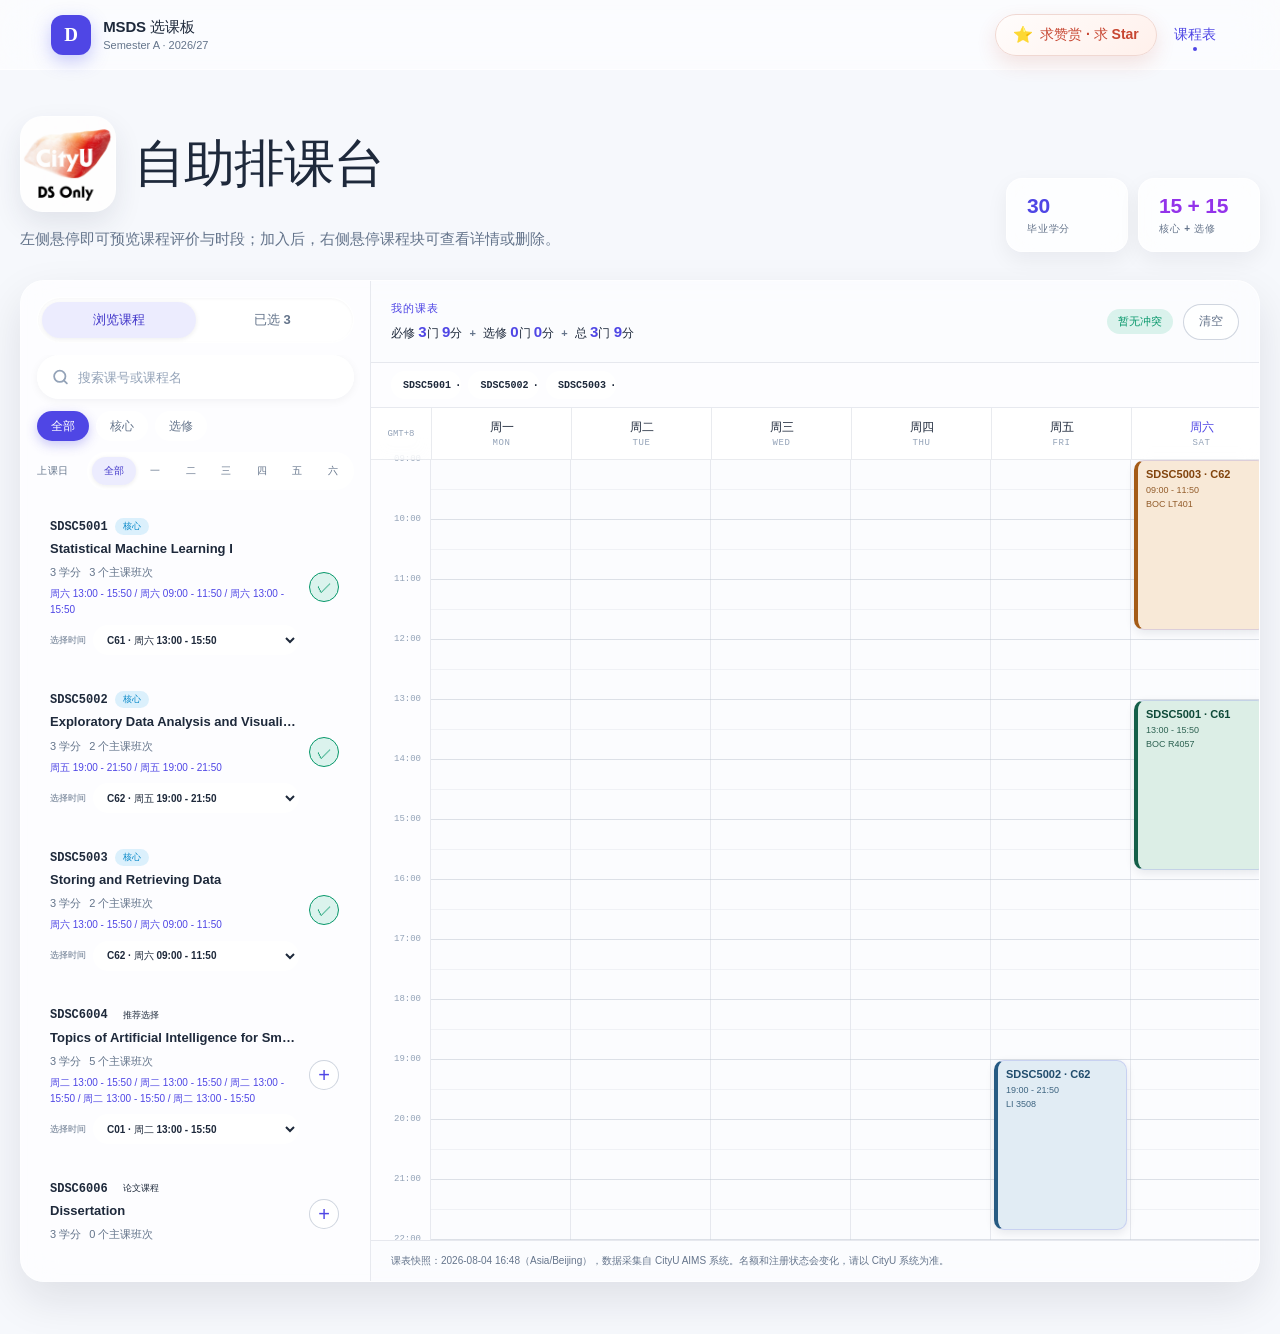
==== commit c6a31240: "Checkpoint before web UI redesign" ====
--- a/index.html
+++ b/index.html
@@ -5,7 +5,7 @@
     <meta name="viewport" content="width=device-width, initial-scale=1.0">
     <meta name="description" content="CityU MSDS Semester A 2026/27 静态排课与选课参考工具">
     <title>MSDS 选课板 · Semester A 2026/27</title>
-    <link rel="stylesheet" href="assets/styles.css?v=20260804g">
+    <link rel="stylesheet" href="assets/styles.css?v=20260806a">
   </head>
   <body data-page="planner">
     <header class="site-header">
@@ -121,7 +121,7 @@
     </main>
 
     <div id="toast" class="toast" role="status" aria-live="polite"></div>
-    <script src="assets/shared.js?v=20260803d"></script>
-    <script src="assets/planner.js?v=20260803d"></script>
+    <script src="assets/shared.js?v=20260806b"></script>
+    <script src="assets/planner.js?v=20260806b"></script>
   </body>
 </html>
--- a/assets/styles.css
+++ b/assets/styles.css
@@ -828,6 +828,17 @@
   font-size: 15px;
 }
 
+.add-course.is-unavailable,
+.add-course.is-unavailable:hover {
+  border-color: var(--danger);
+  background: var(--danger-soft);
+  color: var(--danger);
+  cursor: not-allowed;
+  opacity: 1;
+  transform: none;
+  box-shadow: none;
+}
+
 .mini-badge,
 .verdict-badge,
 .status-badge,
@@ -1098,6 +1109,17 @@
 .button-quiet:hover {
   border-color: var(--primary);
   color: var(--primary);
+}
+
+.button-unavailable,
+.button-unavailable:hover {
+  border-color: var(--danger);
+  background: var(--danger-soft);
+  color: var(--danger);
+  cursor: not-allowed;
+  opacity: 1;
+  transform: none;
+  box-shadow: none;
 }
 
 .button-document {
@@ -1683,6 +1705,11 @@
   color: var(--muted);
 }
 
+.section-table .section-empty-row td {
+  padding: 22px;
+  text-align: center;
+}
+
 .source-list {
   display: grid;
   gap: 14px;
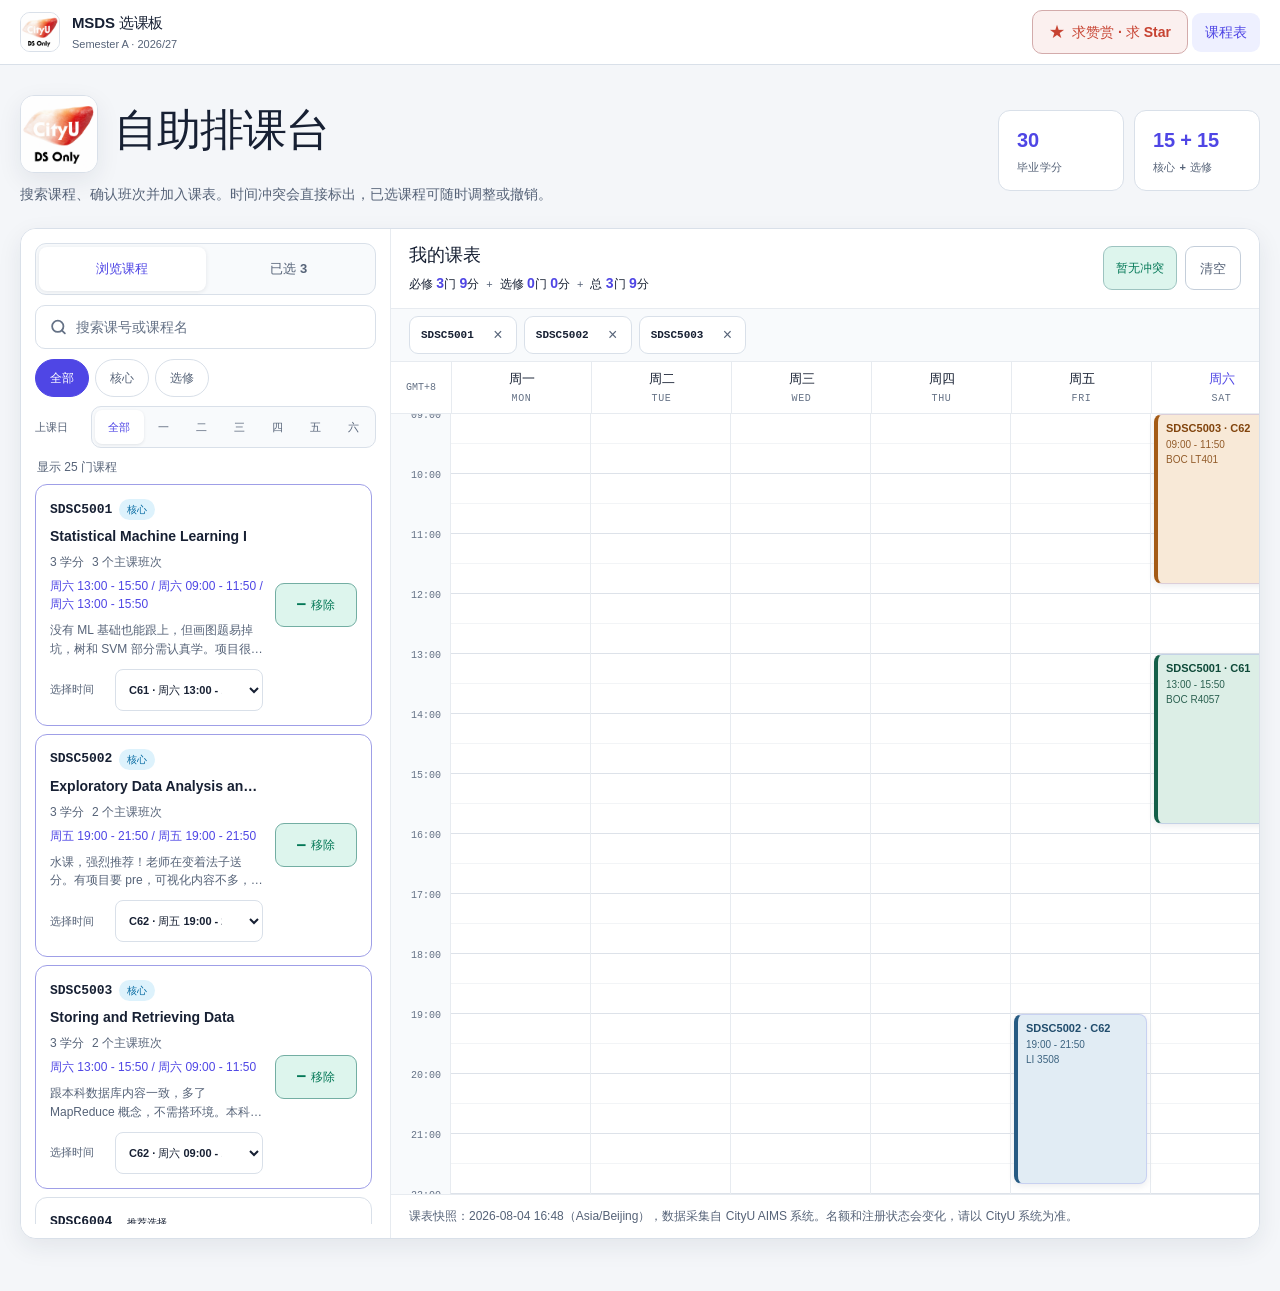
==== commit 44f3d99f: "Refine web planner UI and interactions" ====
--- a/index.html
+++ b/index.html
@@ -5,32 +5,35 @@
     <meta name="viewport" content="width=device-width, initial-scale=1.0">
     <meta name="description" content="CityU MSDS Semester A 2026/27 静态排课与选课参考工具">
     <title>MSDS 选课板 · Semester A 2026/27</title>
-    <link rel="stylesheet" href="assets/styles.css?v=20260806a">
+    <link rel="stylesheet" href="assets/styles.css?v=20260811a">
   </head>
   <body data-page="planner">
+    <a class="skip-link" href="#main-content">跳到主要内容</a>
     <header class="site-header">
-      <a class="brand" href="index.html" aria-label="MSDS 选课板首页">
-        <span class="brand-mark">D</span>
-        <span><strong>MSDS 选课板</strong><small>Semester A · 2026/27</small></span>
-      </a>
-      <nav class="main-nav" aria-label="主导航">
-        <a class="support-link" href="https://github.com/fluffywood/cityuds" target="_blank" rel="noopener noreferrer" aria-label="前往 GitHub 支持项目并求 Star">
-          <span class="support-star" aria-hidden="true">⭐</span>
-          <span class="support-desktop-text">求赞赏 · 求 Star</span>
-          <span class="support-mobile-text">求 Star</span>
+      <div class="site-header-inner">
+        <a class="brand" href="index.html" aria-label="MSDS 选课板首页">
+          <img class="brand-logo" src="assets/cityu-ds-logo.jpg" alt="" width="40" height="40">
+          <span class="brand-copy"><strong>MSDS 选课板</strong><small>Semester A · 2026/27</small></span>
         </a>
-        <a class="active" href="index.html">课程表</a>
-      </nav>
+        <nav class="main-nav" aria-label="主导航">
+          <a class="support-link" href="https://github.com/fluffywood/cityuds" target="_blank" rel="noopener noreferrer" aria-label="前往 GitHub 支持项目并求 Star">
+            <span class="support-star" aria-hidden="true">★</span>
+            <span class="support-desktop-text">求赞赏 · 求 Star</span>
+            <span class="support-mobile-text">求 Star</span>
+          </a>
+          <a class="active" href="index.html" aria-current="page">课程表</a>
+        </nav>
+      </div>
     </header>
 
-    <main>
+    <main id="main-content">
       <section class="page-intro planner-intro">
         <div class="planner-intro-copy">
           <div class="planner-title-row">
             <img class="planner-intro-logo" src="assets/cityu-ds-logo.jpg" alt="CityU DS Only Logo" width="96" height="96">
             <h1 class="page-title">自助排课台</h1>
           </div>
-          <p>左侧悬停即可预览课程评价与时段；加入后，右侧悬停课程块可查看详情或删除。</p>
+          <p>搜索课程、确认班次并加入课表。时间冲突会直接标出，已选课程可随时调整或撤销。</p>
         </div>
         <div class="intro-stats" aria-label="课程概况">
           <div><strong>30</strong><span>毕业学分</span></div>
@@ -38,67 +41,75 @@
         </div>
       </section>
 
-      <section class="planner-shell" aria-label="课程表规划器">
-        <aside class="course-sidebar">
+      <div class="mobile-workspace-switch" role="group" aria-label="手机端排课视图">
+        <button class="is-active" type="button" data-mobile-workspace="courses" aria-pressed="true" aria-controls="course-sidebar">选课程</button>
+        <button type="button" data-mobile-workspace="timetable" aria-pressed="false" aria-controls="timetable-panel">看课表 <span id="mobile-selected-count">0</span></button>
+      </div>
+
+      <section id="planner-shell" class="planner-shell" data-mobile-workspace="courses" aria-label="课程表规划器">
+        <aside id="course-sidebar" class="course-sidebar">
           <div class="sidebar-head">
             <div class="segmented-control" role="tablist" aria-label="课程面板">
-              <button class="segment active" type="button" data-panel="browse" role="tab" aria-selected="true">浏览课程</button>
-              <button class="segment" type="button" data-panel="selected" role="tab" aria-selected="false">已选 <span id="selected-tab-count">0</span></button>
+              <button id="browse-tab" class="segment active" type="button" data-panel="browse" role="tab" aria-selected="true" aria-controls="browse-panel" tabindex="0">浏览课程</button>
+              <button id="selected-tab" class="segment" type="button" data-panel="selected" role="tab" aria-selected="false" aria-controls="selected-panel" tabindex="-1">已选 <span id="selected-tab-count">0</span></button>
             </div>
           </div>
 
-          <div id="browse-panel" class="sidebar-panel">
+          <div id="browse-panel" class="sidebar-panel" role="tabpanel" aria-labelledby="browse-tab" tabindex="0">
             <label class="search-box">
               <span class="sr-only">搜索课程</span>
               <svg class="search-icon" xmlns="http://www.w3.org/2000/svg" viewBox="0 0 24 24" fill="none" stroke="currentColor" stroke-width="2.5" stroke-linecap="round" stroke-linejoin="round" aria-hidden="true"><circle cx="11" cy="11" r="8"></circle><line x1="21" y1="21" x2="16.65" y2="16.65"></line></svg>
               <input id="course-search" type="search" placeholder="搜索课号或课程名" autocomplete="off">
             </label>
-            <div class="filter-row" aria-label="课程类型筛选">
-              <button class="filter-pill active" type="button" data-filter="all">全部</button>
-              <button class="filter-pill" type="button" data-filter="core">核心</button>
-              <button class="filter-pill" type="button" data-filter="elective">选修</button>
+            <div class="filter-row" role="group" aria-label="课程类型筛选">
+              <button class="filter-pill active" type="button" data-filter="all" aria-pressed="true">全部</button>
+              <button class="filter-pill" type="button" data-filter="core" aria-pressed="false">核心</button>
+              <button class="filter-pill" type="button" data-filter="elective" aria-pressed="false">选修</button>
             </div>
-            <div class="day-filter" aria-label="按上课星期筛选">
+            <div class="day-filter" role="group" aria-label="按上课星期筛选">
               <span>上课日</span>
               <div class="day-filter-row">
-                <button class="day-filter-pill active" type="button" data-day-filter="all">全部</button>
-                <button class="day-filter-pill" type="button" data-day-filter="M">一</button>
-                <button class="day-filter-pill" type="button" data-day-filter="T">二</button>
-                <button class="day-filter-pill" type="button" data-day-filter="W">三</button>
-                <button class="day-filter-pill" type="button" data-day-filter="R">四</button>
-                <button class="day-filter-pill" type="button" data-day-filter="F">五</button>
-                <button class="day-filter-pill" type="button" data-day-filter="S">六</button>
+                <button class="day-filter-pill active" type="button" data-day-filter="all" aria-pressed="true">全部</button>
+                <button class="day-filter-pill" type="button" data-day-filter="M" aria-pressed="false">一</button>
+                <button class="day-filter-pill" type="button" data-day-filter="T" aria-pressed="false">二</button>
+                <button class="day-filter-pill" type="button" data-day-filter="W" aria-pressed="false">三</button>
+                <button class="day-filter-pill" type="button" data-day-filter="R" aria-pressed="false">四</button>
+                <button class="day-filter-pill" type="button" data-day-filter="F" aria-pressed="false">五</button>
+                <button class="day-filter-pill" type="button" data-day-filter="S" aria-pressed="false">六</button>
               </div>
             </div>
-            <div id="course-list" class="course-list" aria-live="polite"></div>
+            <p id="course-result-status" class="course-result-status" role="status" aria-live="polite"></p>
+            <div id="course-list" class="course-list"></div>
           </div>
 
-          <div id="selected-panel" class="sidebar-panel" hidden>
+          <div id="selected-panel" class="sidebar-panel" role="tabpanel" aria-labelledby="selected-tab" tabindex="0" hidden>
             <div id="selected-list" class="selected-list"></div>
           </div>
         </aside>
 
-        <div class="timetable-panel">
+        <div id="timetable-panel" class="timetable-panel">
           <div class="timetable-toolbar">
             <div>
-              <p class="eyebrow">我的课表</p>
-              <h2 class="selection-summary">
+              <h2>我的课表</h2>
+              <p class="selection-summary">
                 <span class="selection-summary-part">必修 <strong id="core-count">0</strong>门 <strong id="core-credit-count">0</strong>分</span>
                 <span class="selection-summary-plus" aria-hidden="true">+</span>
                 <span class="selection-summary-part">选修 <strong id="elective-count">0</strong>门 <strong id="elective-credit-count">0</strong>分</span>
                 <span class="selection-summary-plus" aria-hidden="true">+</span>
                 <span class="selection-summary-part">总 <strong id="selected-count">0</strong>门 <strong id="credit-count">0</strong>分</span>
-              </h2>
+              </p>
             </div>
             <div class="toolbar-actions">
-              <span id="conflict-status" class="conflict-status is-clear">暂无冲突</span>
+              <button id="conflict-status" class="conflict-status is-clear" type="button" aria-controls="conflict-details" aria-expanded="false" disabled>暂无冲突</button>
+              <span id="conflict-announcement" class="sr-only" role="status" aria-live="polite"></span>
               <button id="clear-selection" class="button button-quiet" type="button">清空</button>
             </div>
           </div>
+          <div id="conflict-details" class="conflict-details" hidden></div>
           <div id="selected-chips" class="selected-chips" aria-label="已选课程快捷操作"></div>
 
           <div class="timetable-scroll">
-            <div class="timetable" id="timetable">
+            <div class="timetable" id="timetable" role="region" aria-label="周一至周六课程时间表" tabindex="0">
               <div class="timetable-corner">GMT+8</div>
               <div class="day-heading" data-day="M"><strong>周一</strong><span>MON</span></div>
               <div class="day-heading" data-day="T"><strong>周二</strong><span>TUE</span></div>
@@ -115,13 +126,14 @@
               </div>
             </div>
           </div>
+          <p class="mobile-scroll-hint">可左右滑动查看整周，点击课程块可打开详情。</p>
           <p class="data-note">课表快照：2026-08-04 16:48（Asia/Beijing），数据采集自 CityU AIMS 系统。名额和注册状态会变化，请以 CityU 系统为准。</p>
         </div>
       </section>
     </main>
 
     <div id="toast" class="toast" role="status" aria-live="polite"></div>
-    <script src="assets/shared.js?v=20260806b"></script>
-    <script src="assets/planner.js?v=20260806b"></script>
+    <script src="assets/shared.js?v=20260811a"></script>
+    <script src="assets/planner.js?v=20260811a"></script>
   </body>
 </html>
--- a/assets/styles.css
+++ b/assets/styles.css
@@ -1,51 +1,50 @@
 /* ============================================================
-   MSDS 选课板 · 主题：XingHuiSama（毛玻璃 / indigo / 衬线）
+   MSDS 选课板 · 清晰、紧凑的学生排课界面
    深色模式跟随系统偏好（prefers-color-scheme）
    ============================================================ */
 
 :root {
-  --font-serif: Georgia, "Noto Serif SC", "Source Han Serif SC", "Songti SC", "STSong", serif;
   --font-sans: -apple-system, "Segoe UI", "PingFang SC", "Microsoft YaHei", "Helvetica Neue", Arial, sans-serif;
+  --font-serif: var(--font-sans);
   --font-mono: ui-monospace, "Cascadia Mono", "SF Mono", Consolas, Menlo, monospace;
 
-  --bg: #f6f8fc;
-  --bg-glow-1: rgba(99, 102, 241, 0.16);
-  --bg-glow-2: rgba(168, 85, 247, 0.13);
-  --bg-glow-3: rgba(56, 189, 248, 0.12);
-
-  --card: rgba(255, 255, 255, 0.55);
-  --card-strong: rgba(255, 255, 255, 0.78);
-  --card-soft: rgba(255, 255, 255, 0.35);
-  --border: rgba(255, 255, 255, 0.65);
-  --border-strong: rgba(148, 163, 184, 0.45);
-  --hairline: rgba(100, 116, 139, 0.14);
-
-  --ink: #1e293b;
-  --muted: #64748b;
-  --faint: #94a3b8;
+  --bg: #f4f6f9;
+  --card: #ffffff;
+  --card-strong: #ffffff;
+  --card-soft: #f8fafc;
+  --border: #d9e0e9;
+  --border-strong: #c4ceda;
+  --hairline: #e7ebf0;
+
+  --ink: #172033;
+  --muted: #566378;
+  --faint: #657286;
 
   --primary: #4f46e5;
   --primary-strong: #4338ca;
-  --primary-soft: rgba(99, 102, 241, 0.12);
-  --violet: #9333ea;
-  --accent-gradient: linear-gradient(120deg, #6366f1, #8b5cf6 55%, #d946ef);
-
-  --ok: #059669;
+  --primary-soft: #eef0ff;
+  --primary-action: #4f46e5;
+  --primary-action-hover: #3730a3;
+  --brand-red: #c74332;
+  --violet: #4f46e5;
+  --accent-gradient: linear-gradient(120deg, #4f46e5, #4f46e5);
+
+  --ok: #047857;
   --ok-soft: rgba(16, 185, 129, 0.14);
-  --danger: #dc2626;
+  --danger: #b91c1c;
   --danger-soft: rgba(239, 68, 68, 0.13);
-  --warning: #d97706;
+  --warning: #a16207;
   --warning-soft: rgba(245, 158, 11, 0.16);
-  --info: #0284c7;
+  --info: #0369a1;
   --info-soft: rgba(14, 165, 233, 0.14);
-  --research: #7c3aed;
+  --research: #6d28d9;
   --research-soft: rgba(139, 92, 246, 0.14);
 
-  --shadow-card: 0 18px 44px rgba(15, 23, 42, 0.1);
-  --shadow-float: 0 14px 34px rgba(15, 23, 42, 0.16);
-  --radius-lg: 24px;
-  --radius-md: 16px;
-  --radius-sm: 10px;
+  --shadow-card: 0 8px 24px rgba(25, 38, 58, 0.08);
+  --shadow-float: 0 12px 28px rgba(25, 38, 58, 0.14);
+  --radius-lg: 16px;
+  --radius-md: 12px;
+  --radius-sm: 8px;
 
   --hour-height: 60px;
   font-family: var(--font-sans);
@@ -55,25 +54,24 @@
 
 @media (prefers-color-scheme: dark) {
   :root {
-    --bg: #020617;
-    --bg-glow-1: rgba(99, 102, 241, 0.2);
-    --bg-glow-2: rgba(147, 51, 234, 0.16);
-    --bg-glow-3: rgba(14, 165, 233, 0.14);
-
-    --card: rgba(30, 41, 59, 0.5);
-    --card-strong: rgba(30, 41, 59, 0.72);
-    --card-soft: rgba(30, 41, 59, 0.34);
-    --border: rgba(255, 255, 255, 0.1);
-    --border-strong: rgba(148, 163, 184, 0.32);
-    --hairline: rgba(148, 163, 184, 0.16);
+    --bg: #08111f;
+    --card: #111c2f;
+    --card-strong: #17243a;
+    --card-soft: #0d1829;
+    --border: #2d3c54;
+    --border-strong: #45566f;
+    --hairline: #25344b;
 
     --ink: #f1f5f9;
-    --muted: #94a3b8;
-    --faint: #64748b;
-
-    --primary: #818cf8;
-    --primary-strong: #a5b4fc;
-    --primary-soft: rgba(99, 102, 241, 0.2);
+    --muted: #b7c1d0;
+    --faint: #91a0b3;
+
+    --primary: #a5b4fc;
+    --primary-strong: #c7d2fe;
+    --primary-soft: #252c59;
+    --primary-action: #4f46e5;
+    --primary-action-hover: #4338ca;
+    --brand-red: #f39a8c;
 
     --ok: #34d399;
     --ok-soft: rgba(52, 211, 153, 0.16);
@@ -86,8 +84,8 @@
     --research: #a78bfa;
     --research-soft: rgba(167, 139, 250, 0.16);
 
-    --shadow-card: 0 18px 44px rgba(2, 6, 23, 0.45);
-    --shadow-float: 0 14px 34px rgba(2, 6, 23, 0.55);
+    --shadow-card: 0 10px 28px rgba(0, 0, 0, 0.22);
+    --shadow-float: 0 14px 32px rgba(0, 0, 0, 0.34);
   }
 }
 
@@ -104,8 +102,9 @@
   min-width: 320px;
   color: var(--ink);
   background-color: var(--bg);
-  background-attachment: fixed;
-  transition: background-color 600ms ease, color 600ms ease;
+  font-family: var(--font-sans);
+  line-height: 1.5;
+  transition: background-color 180ms ease, color 180ms ease;
 }
 
 button,
@@ -127,7 +126,7 @@
 a:focus-visible,
 input:focus-visible,
 select:focus-visible {
-  outline: 3px solid var(--primary-soft);
+  outline: 3px solid color-mix(in srgb, var(--primary) 42%, transparent);
   outline-offset: 2px;
 }
 
@@ -143,22 +142,46 @@
   border: 0;
 }
 
-/* ---------------- 顶栏（毛玻璃） ---------------- */
+/* ---------------- 顶栏 ---------------- */
+
+.skip-link {
+  position: fixed;
+  z-index: 1000;
+  top: 8px;
+  left: 12px;
+  padding: 9px 12px;
+  border-radius: var(--radius-sm);
+  background: var(--ink);
+  color: var(--card);
+  font-weight: 750;
+  text-decoration: none;
+  transform: translateY(-150%);
+  transition: transform 160ms ease;
+}
+
+.skip-link:focus {
+  transform: translateY(0);
+}
 
 .site-header {
   position: sticky;
   z-index: 50;
   top: 0;
+  min-height: 64px;
+  padding: 0 20px;
+  border-bottom: 1px solid var(--border);
+  background: var(--card);
+  transition: background-color 180ms ease, border-color 180ms ease;
+}
+
+.site-header-inner {
   display: flex;
+  width: min(1520px, 100%);
+  min-height: 64px;
+  margin: 0 auto;
   align-items: center;
   justify-content: space-between;
-  min-height: 70px;
-  padding: 10px clamp(20px, 4vw, 64px);
-  border-bottom: 1px solid var(--border);
-  background: var(--card);
-  backdrop-filter: blur(20px) saturate(1.4);
-  -webkit-backdrop-filter: blur(20px) saturate(1.4);
-  transition: background 600ms ease, border-color 600ms ease;
+  gap: 18px;
 }
 
 .brand {
@@ -169,18 +192,19 @@
   text-decoration: none;
 }
 
-.brand-mark {
-  display: grid;
+.brand-logo {
+  display: block;
   width: 40px;
   height: 40px;
-  place-items: center;
-  border-radius: 12px;
-  background: var(--primary);
-  color: white;
-  font-size: 19px;
-  font-weight: 900;
-  font-family: var(--font-serif);
-  box-shadow: 0 6px 18px rgba(99, 102, 241, 0.35);
+  flex: 0 0 auto;
+  border: 1px solid var(--border);
+  border-radius: 10px;
+  background: #ffffff;
+  object-fit: contain;
+}
+
+.brand-copy {
+  min-width: 0;
 }
 
 .brand strong,
@@ -210,7 +234,7 @@
 .main-nav a {
   position: relative;
   padding: 9px 13px;
-  border-radius: 999px;
+  border-radius: 9px;
   color: var(--muted);
   font-size: 14px;
   font-weight: 700;
@@ -223,41 +247,34 @@
 }
 
 .main-nav a.active {
+  background: var(--primary-soft);
   color: var(--primary);
 }
 
 .main-nav a.active::after {
-  position: absolute;
-  bottom: 2px;
-  left: 50%;
-  width: 4px;
-  height: 4px;
-  border-radius: 50%;
-  background: var(--primary);
-  content: "";
-  transform: translateX(-50%);
-  animation: nav-pulse 1.6s ease-in-out infinite;
+  content: none;
 }
 
 .main-nav .support-link {
   display: inline-flex;
-  min-height: 42px;
-  padding: 10px 17px;
+  min-height: 44px;
+  padding: 9px 16px;
   align-items: center;
   gap: 7px;
-  border: 1px solid #f0d8d2;
-  background: linear-gradient(145deg, #fffdfc 0%, #fff0eb 100%);
-  color: #c74631;
+  border: 1px solid color-mix(in srgb, var(--brand-red) 34%, var(--border));
+  border-radius: 10px;
+  background: color-mix(in srgb, var(--brand-red) 8%, var(--card));
+  color: var(--brand-red);
   font-size: 14px;
   font-weight: 850;
-  box-shadow: 0 8px 20px rgba(199, 70, 49, 0.14);
+  box-shadow: none;
   transition: background 200ms ease, border-color 200ms ease, transform 200ms ease;
 }
 
 .main-nav .support-link:hover {
-  border-color: #e9bbae;
-  background: #ffe9e1;
-  color: #a93624;
+  border-color: var(--brand-red);
+  background: color-mix(in srgb, var(--brand-red) 13%, var(--card));
+  color: var(--brand-red);
   transform: translateY(-1px);
 }
 
@@ -268,11 +285,6 @@
 
 .support-mobile-text {
   display: none;
-}
-
-@keyframes nav-pulse {
-  0%, 100% { opacity: 0.35; transform: translateX(-50%) scale(0.85); }
-  50% { opacity: 1; transform: translateX(-50%) scale(1); }
 }
 
 .main-nav .github-link {
@@ -377,8 +389,8 @@
   border-radius: var(--radius-md);
   background: var(--card-strong);
   box-shadow: 0 8px 22px rgba(15, 23, 42, 0.06);
-  backdrop-filter: blur(12px);
-  -webkit-backdrop-filter: blur(12px);
+  backdrop-filter: none;
+  -webkit-backdrop-filter: none;
   transition: transform 200ms ease, box-shadow 200ms ease;
 }
 
@@ -425,8 +437,8 @@
   border-radius: var(--radius-lg);
   background: var(--card);
   box-shadow: var(--shadow-card);
-  backdrop-filter: blur(16px) saturate(1.25);
-  -webkit-backdrop-filter: blur(16px) saturate(1.25);
+  backdrop-filter: none;
+  -webkit-backdrop-filter: none;
 }
 
 .course-sidebar {
@@ -515,8 +527,8 @@
   color: var(--ink);
   font-size: 13px;
   box-shadow: 0 2px 10px rgba(15, 23, 42, 0.05);
-  backdrop-filter: blur(8px);
-  -webkit-backdrop-filter: blur(8px);
+  backdrop-filter: none;
+  -webkit-backdrop-filter: none;
   transition: border-color 200ms ease, box-shadow 200ms ease;
 }
 
@@ -547,7 +559,7 @@
   cursor: pointer;
   font-size: 12px;
   font-weight: 650;
-  transition: all 200ms ease;
+  transition: border-color 200ms ease, background-color 200ms ease, color 200ms ease;
 }
 
 .filter-pill:hover {
@@ -605,7 +617,7 @@
   cursor: pointer;
   font-size: 10px;
   font-weight: 750;
-  transition: all 200ms ease;
+  transition: background-color 200ms ease, color 200ms ease;
 }
 
 .day-filter-pill:hover {
@@ -730,8 +742,8 @@
   background: var(--card-strong);
   color: var(--ink);
   box-shadow: var(--shadow-float);
-  backdrop-filter: blur(16px);
-  -webkit-backdrop-filter: blur(16px);
+  backdrop-filter: none;
+  -webkit-backdrop-filter: none;
 }
 
 .course-row:hover .course-preview,
@@ -810,7 +822,7 @@
   cursor: pointer;
   font-size: 20px;
   line-height: 1;
-  transition: all 200ms ease;
+  transition: border-color 200ms ease, background-color 200ms ease, color 200ms ease, transform 200ms ease;
 }
 
 .add-course:hover {
@@ -1086,7 +1098,7 @@
   font-size: 12px;
   font-weight: 750;
   text-decoration: none;
-  transition: all 200ms ease;
+  transition: border-color 200ms ease, background-color 200ms ease, color 200ms ease, transform 200ms ease;
 }
 
 .button-primary {
@@ -1182,8 +1194,8 @@
   justify-content: center;
   border-bottom: 1px solid var(--hairline);
   background: var(--card-strong);
-  backdrop-filter: blur(10px);
-  -webkit-backdrop-filter: blur(10px);
+  backdrop-filter: none;
+  -webkit-backdrop-filter: none;
 }
 
 .timetable-corner {
@@ -1336,8 +1348,8 @@
   text-align: left;
   white-space: normal;
   box-shadow: var(--shadow-float);
-  backdrop-filter: blur(18px);
-  -webkit-backdrop-filter: blur(18px);
+  backdrop-filter: none;
+  -webkit-backdrop-filter: none;
   pointer-events: auto;
 }
 
@@ -1412,7 +1424,7 @@
   font-size: 10px;
   font-weight: 750;
   text-decoration: none;
-  transition: all 180ms ease;
+  transition: border-color 180ms ease, background-color 180ms ease, color 180ms ease;
 }
 
 .event-overlay-actions a {
@@ -1513,8 +1525,8 @@
   border-radius: var(--radius-lg);
   background: var(--card);
   box-shadow: var(--shadow-card);
-  backdrop-filter: blur(16px);
-  -webkit-backdrop-filter: blur(16px);
+  backdrop-filter: none;
+  -webkit-backdrop-filter: none;
 }
 
 .detail-code-row {
@@ -1578,8 +1590,8 @@
   border-left-width: 4px;
   border-left-color: var(--primary);
   box-shadow: 0 8px 22px rgba(15, 23, 42, 0.06);
-  backdrop-filter: blur(10px);
-  -webkit-backdrop-filter: blur(10px);
+  backdrop-filter: none;
+  -webkit-backdrop-filter: none;
 }
 
 .review-lead.caution {
@@ -1621,8 +1633,8 @@
   border: 1px solid var(--border);
   border-radius: var(--radius-md);
   background: var(--card-strong);
-  backdrop-filter: blur(10px);
-  -webkit-backdrop-filter: blur(10px);
+  backdrop-filter: none;
+  -webkit-backdrop-filter: none;
 }
 
 .fact {
@@ -1664,8 +1676,8 @@
   border: 1px solid var(--border);
   border-radius: var(--radius-md);
   background: var(--card-strong);
-  backdrop-filter: blur(10px);
-  -webkit-backdrop-filter: blur(10px);
+  backdrop-filter: none;
+  -webkit-backdrop-filter: none;
 }
 
 .section-table {
@@ -1729,8 +1741,8 @@
   border: 1px solid var(--border);
   border-radius: var(--radius-md);
   background: var(--card-strong);
-  backdrop-filter: blur(10px);
-  -webkit-backdrop-filter: blur(10px);
+  backdrop-filter: none;
+  -webkit-backdrop-filter: none;
 }
 
 .source-review-header {
@@ -1899,8 +1911,8 @@
   border-radius: var(--radius-lg);
   background: var(--card);
   box-shadow: var(--shadow-card);
-  backdrop-filter: blur(16px) saturate(1.2);
-  -webkit-backdrop-filter: blur(16px) saturate(1.2);
+  backdrop-filter: none;
+  -webkit-backdrop-filter: none;
 }
 
 .syllabus-hero h1 {
@@ -1964,8 +1976,8 @@
   border-radius: var(--radius-lg);
   background: var(--card);
   box-shadow: var(--shadow-card);
-  backdrop-filter: blur(14px) saturate(1.15);
-  -webkit-backdrop-filter: blur(14px) saturate(1.15);
+  backdrop-filter: none;
+  -webkit-backdrop-filter: none;
   scroll-margin-top: 88px;
 }
 
@@ -2032,7 +2044,7 @@
 }
 
 .bilingual-reader:focus-visible {
-  outline: 3px solid var(--primary-soft);
+  outline: 3px solid color-mix(in srgb, var(--primary) 42%, transparent);
   outline-offset: 4px;
 }
 
@@ -2229,11 +2241,6 @@
     padding: 8px 16px;
   }
 
-  .brand-mark {
-    width: 36px;
-    height: 36px;
-  }
-
   .brand small {
     display: none;
   }
@@ -2471,6 +2478,1398 @@
     font-size: 13px;
   }
 
+}
+
+/* ---------------- 2026 学生排课界面精修 ---------------- */
+
+[hidden] {
+  display: none !important;
+}
+
+h1,
+h2,
+h3,
+.page-intro h1,
+.detail-hero h1,
+.syllabus-hero h1,
+.document-panel-heading h2,
+.bilingual-card-heading h3 {
+  font-family: var(--font-sans);
+}
+
+.page-intro {
+  align-items: center;
+  padding: 30px 0 22px;
+}
+
+.page-intro h1,
+.page-intro h1.page-title {
+  margin-bottom: 8px;
+  font-size: clamp(32px, 4vw, 44px);
+  line-height: 1.12;
+}
+
+.page-intro p:not(.eyebrow) {
+  max-width: 760px;
+  font-size: 14px;
+  line-height: 1.65;
+}
+
+.planner-title-row {
+  gap: 16px;
+  margin-bottom: 10px;
+}
+
+.planner-intro-logo {
+  width: 78px;
+  height: 78px;
+  border-radius: 14px;
+  box-shadow: var(--shadow-card);
+}
+
+.intro-stats div {
+  min-width: 126px;
+  padding: 14px 18px;
+  border-color: var(--border);
+  border-radius: var(--radius-md);
+  background: var(--card);
+  box-shadow: none;
+  backdrop-filter: none;
+  -webkit-backdrop-filter: none;
+  transition: border-color 160ms ease;
+}
+
+.intro-stats div:hover {
+  border-color: var(--border-strong);
+  box-shadow: none;
+  transform: none;
+}
+
+.intro-stats strong,
+.intro-stats div:last-child strong {
+  color: var(--primary);
+  font-size: 20px;
+}
+
+.intro-stats span {
+  color: var(--muted);
+  font-size: 11px;
+  letter-spacing: 0.04em;
+}
+
+.mobile-workspace-switch {
+  display: none;
+}
+
+.planner-shell {
+  grid-template-columns: 370px minmax(0, 1fr);
+  min-height: 720px;
+  overflow: hidden;
+  border-color: var(--border);
+  border-radius: var(--radius-lg);
+  background: var(--card);
+  box-shadow: var(--shadow-card);
+  backdrop-filter: none;
+  -webkit-backdrop-filter: none;
+}
+
+.course-sidebar {
+  border-color: var(--hairline);
+  background: var(--card);
+}
+
+.sidebar-head {
+  padding: 14px 14px 10px;
+}
+
+.segmented-control {
+  padding: 3px;
+  border-color: var(--border);
+  border-radius: 11px;
+  background: var(--card-soft);
+  box-shadow: none;
+}
+
+.segment {
+  min-height: 44px;
+  border-radius: 8px;
+  font-size: 13px;
+}
+
+.segment.active {
+  background: var(--card);
+  color: var(--primary);
+  box-shadow: 0 1px 4px rgba(25, 38, 58, 0.1);
+}
+
+.sidebar-panel {
+  padding: 0 14px 14px;
+}
+
+.search-box input {
+  height: 44px;
+  border-color: var(--border);
+  border-radius: 10px;
+  background: var(--card);
+  font-size: 14px;
+  box-shadow: none;
+  backdrop-filter: none;
+  -webkit-backdrop-filter: none;
+}
+
+.filter-row {
+  gap: 6px;
+  margin: 10px 0 12px;
+}
+
+.filter-pill {
+  min-height: 38px;
+  padding: 6px 14px;
+  border-color: var(--border);
+  background: var(--card);
+  font-size: 12px;
+  transition: border-color 160ms ease, background-color 160ms ease, color 160ms ease;
+}
+
+.filter-pill.active {
+  border-color: var(--primary-action);
+  background: var(--primary-action);
+  color: #ffffff;
+  box-shadow: none;
+}
+
+.day-filter {
+  grid-template-columns: 48px minmax(0, 1fr);
+  margin-bottom: 8px;
+}
+
+.day-filter > span {
+  font-size: 11px;
+  letter-spacing: 0;
+}
+
+.day-filter-row {
+  gap: 2px;
+  padding: 3px;
+  border-color: var(--border);
+  border-radius: 10px;
+  background: var(--card-soft);
+}
+
+.day-filter-pill {
+  min-height: 34px;
+  border-radius: 7px;
+  font-size: 11px;
+  transition: background-color 160ms ease, color 160ms ease;
+}
+
+.day-filter-pill.active {
+  background: var(--card);
+  color: var(--primary);
+  box-shadow: 0 1px 3px rgba(25, 38, 58, 0.1);
+}
+
+.course-result-status {
+  margin: 2px 2px 8px;
+  color: var(--muted);
+  font-size: 12px;
+}
+
+.course-list,
+.selected-list {
+  padding-right: 4px;
+}
+
+.course-row {
+  grid-template-columns: minmax(0, 1fr) 82px;
+  gap: 12px;
+  margin-bottom: 8px;
+  padding: 14px;
+  border: 1px solid var(--border);
+  border-radius: var(--radius-md);
+  background: var(--card);
+  transition: border-color 160ms ease, background-color 160ms ease;
+}
+
+.course-row:hover,
+.course-row:focus-within,
+.course-row.is-selected {
+  z-index: auto;
+  border-color: color-mix(in srgb, var(--primary) 42%, var(--border));
+  background: var(--card);
+  box-shadow: none;
+}
+
+.course-code {
+  font-size: 13px;
+}
+
+.course-title-link {
+  margin-top: 6px;
+  font-size: 14px;
+  line-height: 1.45;
+}
+
+.course-meta {
+  margin-top: 7px;
+  font-size: 12px;
+}
+
+.course-schedule {
+  margin-top: 6px;
+  font-size: 12px;
+  line-height: 1.5;
+}
+
+.course-insight {
+  display: -webkit-box;
+  margin: 8px 0 0;
+  overflow: hidden;
+  color: var(--muted);
+  font-size: 12px;
+  line-height: 1.55;
+  -webkit-box-orient: vertical;
+  -webkit-line-clamp: 2;
+}
+
+.course-preview {
+  display: none !important;
+}
+
+.mini-badge {
+  padding: 3px 8px;
+  font-size: 10px;
+}
+
+.quick-section-picker {
+  grid-template-columns: 58px minmax(0, 1fr);
+  margin-top: 10px;
+  font-size: 11px;
+}
+
+.quick-section-picker select {
+  height: 42px;
+  border-color: var(--border);
+  border-radius: 8px;
+  background: var(--card);
+  font-size: 11px;
+}
+
+.add-course,
+.add-course.is-added,
+.add-course.is-unavailable,
+.add-course.is-unavailable:hover {
+  display: inline-flex;
+  width: 82px;
+  min-height: 44px;
+  height: auto;
+  padding: 8px 10px;
+  align-items: center;
+  justify-content: center;
+  gap: 5px;
+  align-self: center;
+  border-color: var(--border-strong);
+  border-radius: 9px;
+  background: var(--card);
+  color: var(--primary);
+  font-size: 12px;
+  font-weight: 750;
+  box-shadow: none;
+  transition: border-color 160ms ease, background-color 160ms ease, color 160ms ease;
+}
+
+.add-course > span:first-child {
+  font-size: 17px;
+  line-height: 1;
+}
+
+.add-course:hover {
+  border-color: var(--primary-action);
+  background: var(--primary-action);
+  color: #ffffff;
+  box-shadow: none;
+  transform: none;
+}
+
+.add-course.is-added {
+  border-color: color-mix(in srgb, var(--ok) 48%, var(--border));
+  background: var(--ok-soft);
+  color: var(--ok);
+}
+
+.add-course.is-added:hover {
+  border-color: color-mix(in srgb, var(--danger) 52%, var(--border));
+  background: var(--danger-soft);
+  color: var(--danger);
+}
+
+.add-course.is-unavailable,
+.add-course.is-unavailable:hover {
+  border-color: color-mix(in srgb, var(--danger) 52%, var(--border));
+  background: var(--danger-soft);
+  color: var(--danger);
+}
+
+.empty-list {
+  padding: 40px 14px;
+  font-size: 14px;
+}
+
+.selected-course {
+  margin-bottom: 10px;
+  padding: 14px;
+  border: 1px solid var(--border);
+  border-radius: var(--radius-md);
+  background: var(--card);
+}
+
+.selected-course.has-conflict {
+  border-color: var(--danger);
+}
+
+.selected-course-head a {
+  font-family: var(--font-mono);
+  font-size: 13px;
+}
+
+.selected-course-head small {
+  margin-top: 4px;
+  font-size: 12px;
+  line-height: 1.45;
+}
+
+.remove-course {
+  width: auto;
+  min-width: 56px;
+  min-height: 40px;
+  padding: 7px 10px;
+  border: 1px solid color-mix(in srgb, var(--danger) 30%, var(--border));
+  border-radius: 8px;
+  color: var(--danger);
+  font-size: 12px;
+}
+
+.section-selects-title {
+  display: flex;
+  margin: 12px 0 7px;
+  align-items: center;
+  justify-content: space-between;
+  gap: 8px;
+  color: var(--primary);
+  font-size: 12px;
+  font-weight: 750;
+}
+
+.selected-conflict-label {
+  color: var(--danger);
+  font-size: 11px;
+}
+
+.section-selects {
+  gap: 9px;
+  margin-top: 0;
+}
+
+.section-selects label {
+  grid-template-columns: 58px minmax(0, 1fr);
+  font-size: 12px;
+}
+
+.section-selects select {
+  height: 44px;
+  border-color: var(--border);
+  border-radius: 8px;
+  background: var(--card);
+  font-size: 12px;
+}
+
+.timetable-panel {
+  background: var(--card);
+}
+
+.timetable-toolbar {
+  min-height: 78px;
+  padding: 13px 18px;
+}
+
+.timetable-toolbar h2 {
+  margin: 0 0 4px;
+  font-size: 18px;
+}
+
+.timetable-toolbar .selection-summary {
+  margin: 0;
+  font-size: 12px;
+}
+
+.selection-summary-part strong {
+  font-size: 14px;
+}
+
+.toolbar-actions {
+  gap: 8px;
+}
+
+.button {
+  min-height: 44px;
+  padding: 9px 14px;
+  border-radius: 9px;
+  font-size: 13px;
+  transition: border-color 160ms ease, background-color 160ms ease, color 160ms ease, transform 160ms ease;
+  white-space: nowrap;
+}
+
+.main-nav a,
+.add-course {
+  white-space: nowrap;
+}
+
+.button-primary {
+  background: var(--primary-action);
+  color: #ffffff;
+  box-shadow: none;
+}
+
+.button-primary:hover {
+  background: var(--primary-action-hover);
+}
+
+.button-quiet {
+  border-color: var(--border-strong);
+  background: var(--card);
+}
+
+.button:disabled {
+  cursor: not-allowed;
+}
+
+.conflict-status {
+  min-height: 44px;
+  padding: 8px 12px;
+  border: 1px solid transparent;
+  border-radius: 9px;
+  cursor: pointer;
+  font-size: 12px;
+}
+
+.conflict-status.is-clear {
+  border-color: color-mix(in srgb, var(--ok) 28%, var(--border));
+}
+
+.conflict-status:disabled {
+  cursor: default;
+  opacity: 1;
+}
+
+.conflict-details {
+  padding: 12px 18px;
+  border-bottom: 1px solid color-mix(in srgb, var(--danger) 28%, var(--border));
+  background: var(--danger-soft);
+}
+
+.conflict-details-head {
+  display: flex;
+  margin-bottom: 8px;
+  align-items: baseline;
+  justify-content: space-between;
+  gap: 12px;
+}
+
+.conflict-details-head strong {
+  color: var(--danger);
+  font-size: 13px;
+}
+
+.conflict-details-head span {
+  color: var(--muted);
+  font-size: 11px;
+}
+
+.conflict-pair-list {
+  display: grid;
+  gap: 6px;
+}
+
+.conflict-pair-list button {
+  display: grid;
+  grid-template-columns: 1fr auto 1fr;
+  min-height: 44px;
+  padding: 8px 11px;
+  align-items: center;
+  gap: 8px;
+  border: 1px solid color-mix(in srgb, var(--danger) 30%, var(--border));
+  border-radius: 8px;
+  background: var(--card);
+  color: var(--ink);
+  cursor: pointer;
+  font-size: 11px;
+  text-align: left;
+}
+
+.conflict-pair-list button:hover {
+  border-color: var(--danger);
+}
+
+.conflict-pair-list button strong {
+  color: var(--danger);
+}
+
+.selected-chips {
+  min-height: 52px;
+  padding: 7px 18px;
+  background: var(--card-soft);
+}
+
+.selected-chip {
+  min-height: 38px;
+  border-color: var(--border);
+  border-radius: 9px;
+  background: var(--card);
+}
+
+.selected-chip a {
+  padding: 9px 6px 9px 11px;
+  font-size: 11px;
+}
+
+.selected-chip button {
+  width: 36px;
+  height: 36px;
+  font-size: 16px;
+}
+
+.selected-chips-empty {
+  font-size: 12px;
+}
+
+.timetable-scroll {
+  background: var(--card);
+  scrollbar-color: var(--border-strong) transparent;
+}
+
+.timetable-corner,
+.day-heading {
+  background: var(--card);
+  backdrop-filter: none;
+  -webkit-backdrop-filter: none;
+}
+
+.timetable-corner,
+.day-heading span,
+.time-label {
+  color: var(--faint);
+  font-size: 10px;
+}
+
+.day-heading strong {
+  font-size: 13px;
+}
+
+.course-event {
+  border-radius: 8px;
+  cursor: default;
+  box-shadow: 0 2px 7px rgba(25, 38, 58, 0.09);
+  transition: box-shadow 160ms ease, transform 160ms ease;
+}
+
+.course-event:hover {
+  filter: none;
+  box-shadow: 0 5px 14px rgba(25, 38, 58, 0.16);
+  transform: none;
+}
+
+.course-event.is-emphasized {
+  z-index: 8;
+  animation: conflict-focus 420ms ease 2;
+}
+
+@keyframes conflict-focus {
+  50% { transform: scale(1.025); }
+}
+
+.event-main-link {
+  display: block;
+  height: 100%;
+  color: inherit;
+  text-decoration: none;
+}
+
+.event-label strong {
+  font-size: 11px;
+}
+
+.event-label span {
+  font-size: 10px;
+}
+
+.event-overlay {
+  border-color: var(--border);
+  background: var(--card);
+  backdrop-filter: none;
+  -webkit-backdrop-filter: none;
+}
+
+.event-overlay-content strong {
+  font-size: 13px;
+}
+
+.event-overlay-content > span:not(.event-tooltip-tags) {
+  font-size: 11px;
+}
+
+.event-tooltip-tag {
+  font-size: 10px !important;
+}
+
+.event-overlay-actions a,
+.event-overlay-actions button {
+  min-height: 36px;
+  border-radius: 8px;
+  font-size: 11px;
+  transition: border-color 160ms ease, background-color 160ms ease, color 160ms ease;
+}
+
+.data-note {
+  padding: 12px 18px;
+  font-size: 12px;
+}
+
+.mobile-scroll-hint {
+  display: none;
+}
+
+.toast {
+  display: flex;
+  min-height: 48px;
+  padding: 10px 12px 10px 16px;
+  align-items: center;
+  gap: 14px;
+  border-radius: 10px;
+  background: #172033;
+  font-size: 13px;
+}
+
+.toast.show {
+  pointer-events: auto;
+}
+
+.toast button {
+  min-height: 36px;
+  padding: 7px 11px;
+  border: 1px solid rgba(255, 255, 255, 0.42);
+  border-radius: 7px;
+  background: transparent;
+  color: #ffffff;
+  cursor: pointer;
+  font-weight: 800;
+}
+
+/* 课程详情 */
+
+.course-detail {
+  width: min(1180px, calc(100% - 40px));
+  padding: 28px 0 64px;
+}
+
+.back-link {
+  min-height: 40px;
+  margin-bottom: 14px;
+  padding: 8px 0;
+  font-size: 13px;
+}
+
+.detail-hero,
+.syllabus-hero {
+  padding: 24px;
+  align-items: center;
+  border-color: var(--border);
+  border-radius: var(--radius-lg);
+  background: var(--card);
+  box-shadow: var(--shadow-card);
+  backdrop-filter: none;
+  -webkit-backdrop-filter: none;
+}
+
+.detail-hero h1 {
+  margin: 9px 0;
+  font-size: clamp(28px, 4vw, 42px);
+  line-height: 1.15;
+}
+
+.detail-hero p,
+.syllabus-hero p {
+  font-size: 14px;
+  line-height: 1.6;
+}
+
+.detail-actions {
+  align-items: center;
+  justify-content: flex-end;
+  flex-wrap: wrap;
+}
+
+.detail-layout {
+  padding-top: 24px;
+}
+
+.detail-section {
+  margin-bottom: 28px;
+}
+
+.detail-section h2 {
+  margin-bottom: 14px;
+  font-size: 20px;
+}
+
+.course-decision {
+  padding: 22px;
+  border: 1px solid var(--border);
+  border-radius: var(--radius-lg);
+  background: var(--card);
+  box-shadow: var(--shadow-card);
+}
+
+.detail-section-heading {
+  display: flex;
+  margin-bottom: 16px;
+  align-items: flex-end;
+  justify-content: space-between;
+  gap: 16px;
+}
+
+.detail-section-heading h2 {
+  margin: 4px 0 0;
+}
+
+.decision-facts {
+  grid-template-columns: repeat(4, minmax(0, 1fr));
+  border-color: var(--border);
+  border-radius: var(--radius-md);
+  background: var(--card-soft);
+  backdrop-filter: none;
+  -webkit-backdrop-filter: none;
+}
+
+.decision-facts .fact,
+.decision-facts .fact:nth-child(2n),
+.decision-facts .fact:nth-last-child(-n + 2) {
+  min-height: 88px;
+  padding: 14px;
+  border-right: 1px solid var(--hairline);
+  border-bottom: 1px solid var(--hairline);
+}
+
+.decision-facts .fact:nth-child(4n) {
+  border-right: 0;
+}
+
+.decision-facts .fact:nth-last-child(-n + 4) {
+  border-bottom: 0;
+}
+
+.fact dt {
+  color: var(--muted);
+  font-size: 11px;
+  font-weight: 750;
+}
+
+.fact dd {
+  margin: 7px 0 0;
+  color: var(--ink);
+  font-size: 13px;
+  font-weight: 700;
+  line-height: 1.55;
+}
+
+.decision-toolbar {
+  display: grid;
+  grid-template-columns: minmax(220px, 0.72fr) minmax(420px, 1.28fr);
+  gap: 22px;
+  margin-top: 18px;
+  padding: 18px;
+  border: 1px solid var(--border);
+  border-radius: var(--radius-md);
+  background: var(--card-soft);
+}
+
+.decision-toolbar-copy h3,
+.section-heading h3 {
+  margin: 4px 0 6px;
+  font-size: 17px;
+}
+
+.decision-toolbar-copy > p:last-child,
+.section-heading p {
+  margin: 0;
+  color: var(--muted);
+  font-size: 12px;
+  line-height: 1.6;
+}
+
+.decision-controls {
+  min-width: 0;
+}
+
+.decision-section-selects label {
+  grid-template-columns: 66px minmax(0, 1fr);
+}
+
+.decision-section-selects select {
+  background: var(--card);
+}
+
+.default-selection-summary {
+  margin: 10px 0 0;
+  color: var(--ink);
+  font-size: 12px;
+  line-height: 1.6;
+}
+
+.decision-status {
+  margin: 10px 0;
+  padding: 9px 11px;
+  border-radius: 8px;
+  font-size: 12px;
+  line-height: 1.55;
+}
+
+.decision-status.is-pending {
+  background: var(--primary-soft);
+  color: var(--primary-strong);
+}
+
+.decision-status.is-added,
+.course-status.is-offered {
+  background: var(--ok-soft);
+  color: var(--ok);
+}
+
+.decision-status.is-unavailable,
+.course-status.is-unavailable {
+  background: var(--danger-soft);
+  color: var(--danger);
+}
+
+.course-status {
+  padding: 4px 9px;
+  font-size: 10px;
+}
+
+.verdict-badge.elective {
+  background: var(--primary-soft);
+  color: var(--primary-strong);
+}
+
+.section-heading {
+  display: flex;
+  margin: 22px 0 10px;
+  align-items: flex-end;
+  justify-content: space-between;
+  gap: 20px;
+}
+
+.section-table-wrap {
+  border-color: var(--border);
+  border-radius: var(--radius-md);
+  background: var(--card);
+  backdrop-filter: none;
+  -webkit-backdrop-filter: none;
+}
+
+.section-table {
+  min-width: 760px;
+  font-size: 13px;
+}
+
+.section-table-caption {
+  padding: 11px 13px;
+  color: var(--muted);
+  font-size: 12px;
+  text-align: left;
+}
+
+.section-table th {
+  color: var(--muted);
+  font-size: 11px;
+  letter-spacing: 0.03em;
+}
+
+.section-table th,
+.section-table td {
+  padding: 13px;
+}
+
+.review-lead,
+.source-review,
+.fact-grid {
+  background: var(--card);
+  box-shadow: none;
+  backdrop-filter: none;
+  -webkit-backdrop-filter: none;
+}
+
+.review-lead {
+  padding: 18px;
+  border-radius: var(--radius-md);
+}
+
+.review-lead strong {
+  font-size: 15px;
+}
+
+.review-lead p,
+.source-review > p {
+  font-size: 14px;
+  line-height: 1.75;
+}
+
+.source-section-intro,
+.source-review-header span,
+.source-review-link,
+.notice {
+  font-size: 12px;
+}
+
+.source-review-header strong {
+  font-size: 14px;
+}
+
+/* 中英逐页阅读 */
+
+.syllabus-detail {
+  width: min(1480px, calc(100% - 40px));
+  padding: 28px 0 64px;
+}
+
+.syllabus-hero {
+  margin-top: 8px;
+}
+
+.syllabus-hero h1 {
+  font-size: clamp(28px, 4vw, 40px);
+}
+
+.document-panel {
+  padding: 20px;
+  border-color: var(--border);
+  border-radius: var(--radius-lg);
+  background: var(--card);
+  box-shadow: var(--shadow-card);
+  backdrop-filter: none;
+  -webkit-backdrop-filter: none;
+}
+
+.document-panel-heading h2 {
+  font-size: 22px;
+}
+
+.bilingual-reader-heading > p,
+.pdf-fallback {
+  font-size: 12px;
+}
+
+.bilingual-view-switcher {
+  display: none;
+}
+
+.bilingual-page-button {
+  min-height: 44px;
+  border-radius: 8px;
+  background: var(--card);
+  font-size: 13px;
+}
+
+.bilingual-page-counter {
+  font-size: 12px;
+}
+
+.bilingual-page-card {
+  border-color: var(--border);
+  border-radius: var(--radius-md);
+  background: var(--card);
+  box-shadow: none;
+}
+
+.bilingual-card-heading {
+  min-height: 60px;
+  background: var(--card-soft);
+}
+
+.translation-card-heading {
+  background: var(--primary-soft);
+}
+
+.bilingual-card-heading span {
+  font-size: 10px;
+}
+
+.bilingual-card-heading h3 {
+  font-size: 18px;
+}
+
+.bilingual-translation-text {
+  padding: 22px;
+  font-size: 15px;
+  line-height: 1.78;
+}
+
+@media (prefers-color-scheme: dark) {
+  .filter-pill.active,
+  .add-course:hover,
+  .button-primary {
+    background: var(--primary-action);
+    color: #ffffff;
+  }
+
+  .toast {
+    background: #e7edf5;
+    color: #111827;
+  }
+
+  .toast button {
+    border-color: #64748b;
+    color: #111827;
+  }
+}
+
+@media (max-width: 1120px) {
+  .planner-shell {
+    grid-template-columns: 330px minmax(0, 1fr);
+  }
+
+  .decision-facts {
+    grid-template-columns: repeat(2, minmax(0, 1fr));
+  }
+
+  .decision-facts .fact:nth-child(2n) {
+    border-right: 0;
+  }
+
+  .decision-facts .fact:nth-last-child(-n + 4) {
+    border-bottom: 1px solid var(--hairline);
+  }
+
+  .decision-facts .fact:nth-last-child(-n + 2) {
+    border-bottom: 0;
+  }
+}
+
+@media (max-width: 900px) {
+  .site-header {
+    min-height: 64px;
+    padding: 0 16px;
+  }
+
+  .site-header-inner {
+    min-height: 64px;
+  }
+
+  .mobile-workspace-switch {
+    position: sticky;
+    z-index: 35;
+    top: 64px;
+    display: grid;
+    grid-template-columns: 1fr 1fr;
+    width: calc(100% - 24px);
+    margin: 0 auto 10px;
+    padding: 4px;
+    border: 1px solid var(--border);
+    border-radius: 11px;
+    background: var(--card);
+    box-shadow: var(--shadow-card);
+  }
+
+  .mobile-workspace-switch button {
+    min-height: 44px;
+    border: 0;
+    border-radius: 8px;
+    background: transparent;
+    color: var(--muted);
+    cursor: pointer;
+    font-size: 14px;
+    font-weight: 750;
+  }
+
+  .mobile-workspace-switch button.is-active {
+    background: var(--primary-soft);
+    color: var(--primary-strong);
+  }
+
+  .planner-shell {
+    display: block;
+    width: calc(100% - 24px);
+    min-height: 0;
+    overflow: visible;
+  }
+
+  .planner-shell[data-mobile-workspace="courses"] .timetable-panel,
+  .planner-shell[data-mobile-workspace="timetable"] .course-sidebar {
+    display: none;
+  }
+
+  .course-sidebar {
+    border-right: 0;
+    border-bottom: 0;
+  }
+
+  .sidebar-panel:not([hidden]) {
+    flex: none;
+    overflow: visible;
+  }
+
+  .course-list,
+  .selected-list {
+    height: auto;
+    min-height: 0;
+    max-height: none;
+    overflow: visible;
+  }
+
+  .filter-pill,
+  .day-filter-pill {
+    min-height: 44px;
+  }
+
+  .timetable-toolbar {
+    align-items: center;
+  }
+
+  .toolbar-actions {
+    align-items: stretch;
+    flex-direction: row;
+  }
+
+  .mobile-scroll-hint {
+    display: block;
+    margin: 0;
+    padding: 10px 14px;
+    border-top: 1px solid var(--hairline);
+    color: var(--muted);
+    font-size: 12px;
+  }
+
+  .course-detail,
+  .syllabus-detail {
+    width: calc(100% - 24px);
+  }
+
+  .detail-hero,
+  .syllabus-hero {
+    padding: 20px;
+  }
+
+  .decision-toolbar {
+    grid-template-columns: 1fr;
+  }
+
+  .section-heading {
+    align-items: flex-start;
+    flex-direction: column;
+    gap: 4px;
+  }
+
+  .bilingual-view-switcher {
+    display: grid;
+    grid-template-columns: 1fr 1fr;
+    gap: 4px;
+    margin: 0 0 12px;
+    padding: 4px;
+    border: 1px solid var(--border);
+    border-radius: 10px;
+    background: var(--card-soft);
+  }
+
+  .bilingual-view-button {
+    min-height: 44px;
+    border: 0;
+    border-radius: 7px;
+    background: transparent;
+    color: var(--muted);
+    cursor: pointer;
+    font-size: 13px;
+    font-weight: 750;
+  }
+
+  .bilingual-view-button.is-active,
+  .bilingual-view-button[aria-pressed="true"] {
+    background: var(--card);
+    color: var(--primary-strong);
+    box-shadow: 0 1px 4px rgba(25, 38, 58, 0.1);
+  }
+
+  .bilingual-page-grid {
+    grid-template-columns: 1fr;
+  }
+
+  .bilingual-reader > .bilingual-pager:not(.bilingual-pager-bottom) {
+    position: sticky;
+    z-index: 20;
+    top: 64px;
+    margin: 0 -6px 12px;
+    padding: 8px 6px;
+    background: var(--card);
+  }
+}
+
+@media (max-width: 600px) {
+  .site-header {
+    min-height: 60px;
+    padding: 0 12px;
+  }
+
+  .site-header-inner {
+    min-height: 60px;
+  }
+
+  .brand {
+    gap: 8px;
+  }
+
+  .brand-logo {
+    width: 36px;
+    height: 36px;
+    border-radius: 8px;
+  }
+
+  .brand strong {
+    font-size: 13px;
+  }
+
+  .brand small {
+    display: none;
+  }
+
+  .main-nav .support-link {
+    min-height: 40px;
+    padding: 7px 10px;
+    font-size: 12px;
+  }
+
+  .main-nav > a:not(.support-link) {
+    padding: 8px;
+    font-size: 12px;
+  }
+
+  .mobile-workspace-switch {
+    top: 60px;
+  }
+
+  .page-intro {
+    width: calc(100% - 24px);
+    padding: 20px 0 16px;
+  }
+
+  .planner-intro {
+    display: block;
+  }
+
+  .planner-intro-logo {
+    width: 68px;
+    height: 68px;
+  }
+
+  .intro-stats {
+    margin-top: 16px;
+  }
+
+  .course-row {
+    grid-template-columns: minmax(0, 1fr) 76px;
+    padding: 12px;
+  }
+
+  .add-course,
+  .add-course.is-added,
+  .add-course.is-unavailable,
+  .add-course.is-unavailable:hover {
+    width: 76px;
+  }
+
+  .timetable-toolbar {
+    align-items: flex-start;
+    flex-direction: column;
+  }
+
+  .toolbar-actions {
+    width: 100%;
+  }
+
+  .toolbar-actions > * {
+    flex: 1;
+  }
+
+  .conflict-details-head,
+  .conflict-pair-list button {
+    align-items: stretch;
+    grid-template-columns: 1fr;
+    flex-direction: column;
+  }
+
+  .conflict-pair-list button strong {
+    margin: -2px 0;
+  }
+
+  .detail-hero,
+  .syllabus-hero {
+    grid-template-columns: 1fr;
+    align-items: start;
+  }
+
+  .detail-actions,
+  .syllabus-actions {
+    justify-content: flex-start;
+  }
+
+  .course-decision {
+    padding: 16px;
+  }
+
+  .decision-facts {
+    grid-template-columns: 1fr;
+  }
+
+  .decision-facts .fact,
+  .decision-facts .fact:nth-child(2n),
+  .decision-facts .fact:nth-last-child(-n + 2),
+  .decision-facts .fact:nth-last-child(-n + 4) {
+    border-right: 0;
+    border-bottom: 1px solid var(--hairline);
+  }
+
+  .decision-facts .fact:last-child {
+    border-bottom: 0;
+  }
+
+  .decision-toolbar {
+    padding: 14px;
+  }
+
+  .document-panel {
+    padding: 12px;
+  }
+
+  .bilingual-reader > .bilingual-pager:not(.bilingual-pager-bottom) {
+    top: 60px;
+  }
+
+  .bilingual-pager {
+    grid-template-columns: minmax(78px, 1fr) auto minmax(78px, 1fr);
+  }
+
+  .bilingual-page-button {
+    padding: 8px;
+    font-size: 12px;
+  }
+
+  .bilingual-translation-text {
+    padding: 17px;
+    font-size: 14px;
+  }
+
+  .toast {
+    right: 12px;
+    bottom: 12px;
+    max-width: calc(100vw - 24px);
+  }
 }
 
 @media (prefers-reduced-motion: reduce) {
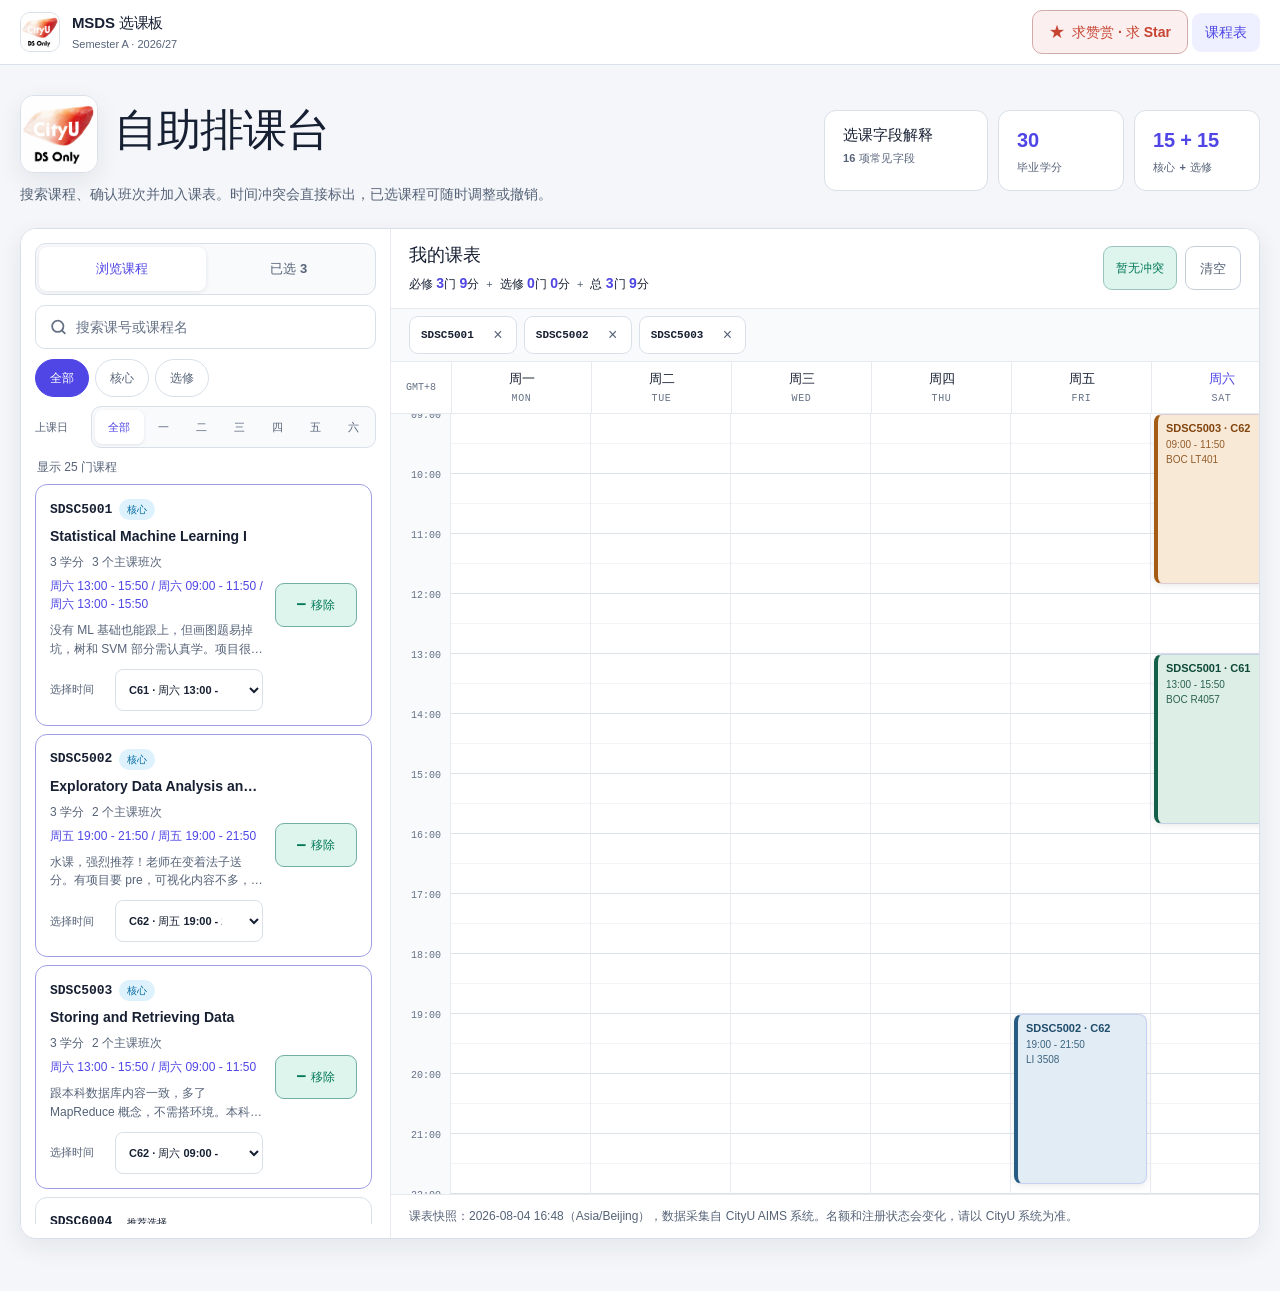
==== commit 1abe2726: "Add AIMS field glossary" ====
--- a/index.html
+++ b/index.html
@@ -5,7 +5,7 @@
     <meta name="viewport" content="width=device-width, initial-scale=1.0">
     <meta name="description" content="CityU MSDS Semester A 2026/27 静态排课与选课参考工具">
     <title>MSDS 选课板 · Semester A 2026/27</title>
-    <link rel="stylesheet" href="assets/styles.css?v=20260811a">
+    <link rel="stylesheet" href="assets/styles.css?v=20260811b">
   </head>
   <body data-page="planner">
     <a class="skip-link" href="#main-content">跳到主要内容</a>
@@ -35,9 +35,13 @@
           </div>
           <p>搜索课程、确认班次并加入课表。时间冲突会直接标出，已选课程可随时调整或撤销。</p>
         </div>
-        <div class="intro-stats" aria-label="课程概况">
-          <div><strong>30</strong><span>毕业学分</span></div>
-          <div><strong>15 + 15</strong><span>核心 + 选修</span></div>
+        <div class="intro-stats" role="group" aria-label="课程概况与选课帮助">
+          <a class="intro-stat intro-stat-guide" href="aims-fields.html">
+            <strong>选课字段解释</strong>
+            <span>16 项常见字段</span>
+          </a>
+          <div class="intro-stat"><strong>30</strong><span>毕业学分</span></div>
+          <div class="intro-stat"><strong>15 + 15</strong><span>核心 + 选修</span></div>
         </div>
       </section>
 
--- a/assets/styles.css
+++ b/assets/styles.css
@@ -382,19 +382,22 @@
   gap: 10px;
 }
 
-.intro-stats div {
+.intro-stat {
+  display: block;
   min-width: 122px;
   padding: 15px 20px;
   border: 1px solid var(--border);
   border-radius: var(--radius-md);
   background: var(--card-strong);
+  color: inherit;
   box-shadow: 0 8px 22px rgba(15, 23, 42, 0.06);
   backdrop-filter: none;
   -webkit-backdrop-filter: none;
+  text-decoration: none;
   transition: transform 200ms ease, box-shadow 200ms ease;
 }
 
-.intro-stats div:hover {
+.intro-stat:hover {
   transform: translateY(-2px);
   box-shadow: 0 12px 28px rgba(15, 23, 42, 0.1);
 }
@@ -411,7 +414,7 @@
   letter-spacing: -0.01em;
 }
 
-.intro-stats div:last-child strong {
+.intro-stat:last-child strong {
   color: var(--violet);
 }
 
@@ -2294,7 +2297,7 @@
     margin-top: 22px;
   }
 
-  .intro-stats div {
+  .intro-stat {
     min-width: 0;
     flex: 1;
     padding: 12px 14px;
@@ -2409,7 +2412,7 @@
     grid-template-columns: repeat(2, 1fr);
   }
 
-  .intro-stats div {
+  .intro-stat {
     padding: 12px 10px;
   }
 
@@ -2527,7 +2530,7 @@
   box-shadow: var(--shadow-card);
 }
 
-.intro-stats div {
+.intro-stat {
   min-width: 126px;
   padding: 14px 18px;
   border-color: var(--border);
@@ -2539,14 +2542,14 @@
   transition: border-color 160ms ease;
 }
 
-.intro-stats div:hover {
+.intro-stat:hover {
   border-color: var(--border-strong);
   box-shadow: none;
   transform: none;
 }
 
 .intro-stats strong,
-.intro-stats div:last-child strong {
+.intro-stat:last-child strong {
   color: var(--primary);
   font-size: 20px;
 }
@@ -3872,6 +3875,264 @@
   }
 }
 
+/* 首页字段解释入口与字段说明页 */
+
+.intro-stat-guide {
+  min-width: 164px;
+}
+
+.intro-stat-guide strong {
+  color: var(--ink);
+  font-size: 15px;
+  line-height: 1.35;
+  letter-spacing: 0;
+}
+
+.intro-stat-guide span {
+  letter-spacing: 0.02em;
+  text-transform: none;
+}
+
+.intro-stat-guide:hover {
+  border-color: var(--primary);
+  background: var(--primary-soft);
+}
+
+.fields-detail {
+  width: min(1120px, calc(100% - 40px));
+}
+
+.fields-hero {
+  grid-template-columns: 1fr;
+  align-items: start;
+}
+
+.fields-hero p {
+  max-width: 820px;
+}
+
+.fields-section {
+  margin-top: 24px;
+  margin-bottom: 0;
+}
+
+.fields-section-heading {
+  align-items: flex-start;
+  margin-bottom: 14px;
+}
+
+.fields-section-heading p {
+  margin: 4px 0 0;
+  color: var(--muted);
+  font-size: 13px;
+  line-height: 1.6;
+}
+
+.fields-important-note {
+  margin: 0 0 14px;
+  padding: 12px 14px;
+  border: 1px solid color-mix(in srgb, var(--primary) 22%, var(--border));
+  border-radius: var(--radius-sm);
+  background: var(--primary-soft);
+  color: var(--ink);
+  font-size: 13px;
+  line-height: 1.65;
+}
+
+.fields-important-note strong {
+  color: var(--primary-strong);
+}
+
+.fields-scroll-hint {
+  display: none;
+  margin: 0 0 8px;
+  color: var(--muted);
+  font-size: 12px;
+}
+
+.fields-table-wrap:focus-visible {
+  outline: 3px solid color-mix(in srgb, var(--primary) 42%, transparent);
+  outline-offset: 2px;
+}
+
+.fields-table {
+  min-width: 880px;
+  table-layout: fixed;
+  font-size: 13px;
+}
+
+.fields-term-column {
+  width: 190px;
+}
+
+.fields-meaning-column {
+  width: 250px;
+}
+
+.fields-table th,
+.fields-table td {
+  padding: 14px;
+  line-height: 1.65;
+}
+
+.fields-table thead th {
+  color: var(--ink);
+  font-size: 11px;
+  font-weight: 800;
+  letter-spacing: 0.03em;
+  text-transform: none;
+}
+
+.fields-table tbody th[scope="row"] {
+  position: sticky;
+  z-index: 2;
+  left: 0;
+  background: var(--card);
+  color: var(--ink);
+  font-size: 13px;
+  font-weight: 800;
+  letter-spacing: 0;
+  text-transform: none;
+  box-shadow: 1px 0 0 var(--hairline);
+}
+
+.fields-table tbody th[scope="row"] small {
+  display: block;
+  margin-top: 3px;
+  color: var(--muted);
+  font-size: 10px;
+  font-weight: 600;
+  line-height: 1.45;
+}
+
+.fields-table tbody td:nth-child(2) {
+  color: var(--ink);
+  font-weight: 700;
+}
+
+.fields-table tbody td:nth-child(3) {
+  color: var(--muted);
+}
+
+.fields-table .fields-group-row th {
+  position: static;
+  padding: 9px 14px;
+  background: var(--primary-soft);
+  color: var(--primary-strong);
+  font-size: 11px;
+  font-weight: 800;
+  letter-spacing: 0.04em;
+  text-transform: none;
+}
+
+.fields-table tbody:last-child tr:last-child th,
+.fields-table tbody:last-child tr:last-child td {
+  border-bottom: 0;
+}
+
+.fields-source-note {
+  margin-top: 18px;
+  padding: 18px;
+  border: 1px solid var(--border);
+  border-radius: var(--radius-md);
+  background: var(--card-soft);
+}
+
+.fields-source-note h2 {
+  margin: 0;
+  font-size: 16px;
+}
+
+.fields-source-note p {
+  margin: 7px 0 0;
+  color: var(--muted);
+  font-size: 12px;
+  line-height: 1.65;
+}
+
+.fields-source-list {
+  margin: 10px 0 0;
+  padding-left: 20px;
+  color: var(--muted);
+  font-size: 12px;
+}
+
+.fields-source-list li + li {
+  margin-top: 5px;
+}
+
+.fields-source-list a {
+  color: var(--primary-strong);
+  font-weight: 700;
+  text-decoration: underline;
+  text-decoration-thickness: 1px;
+  text-underline-offset: 3px;
+}
+
+@media (max-width: 1100px) {
+  .planner-intro {
+    align-items: stretch;
+    flex-direction: column;
+  }
+
+  .intro-stats {
+    display: grid;
+    grid-template-columns: repeat(3, minmax(0, 1fr));
+    width: 100%;
+    max-width: 640px;
+    align-self: flex-end;
+  }
+
+  .intro-stat,
+  .intro-stat-guide {
+    min-width: 0;
+  }
+}
+
+@media (max-width: 780px) {
+  .fields-detail {
+    width: calc(100% - 24px);
+  }
+
+  .fields-scroll-hint {
+    display: block;
+  }
+
+  .fields-table {
+    min-width: 760px;
+  }
+
+  .fields-term-column {
+    width: 165px;
+  }
+
+  .fields-meaning-column {
+    width: 220px;
+  }
+}
+
+@media (max-width: 600px) {
+  .intro-stats {
+    grid-template-columns: repeat(2, minmax(0, 1fr));
+    max-width: none;
+    align-self: stretch;
+  }
+
+  .intro-stat-guide {
+    grid-column: 1 / -1;
+  }
+
+  .fields-important-note,
+  .fields-table th,
+  .fields-table td {
+    font-size: 13px;
+  }
+
+  .fields-source-note {
+    padding: 15px;
+  }
+}
+
 @media (prefers-reduced-motion: reduce) {
   *,
   *::before,
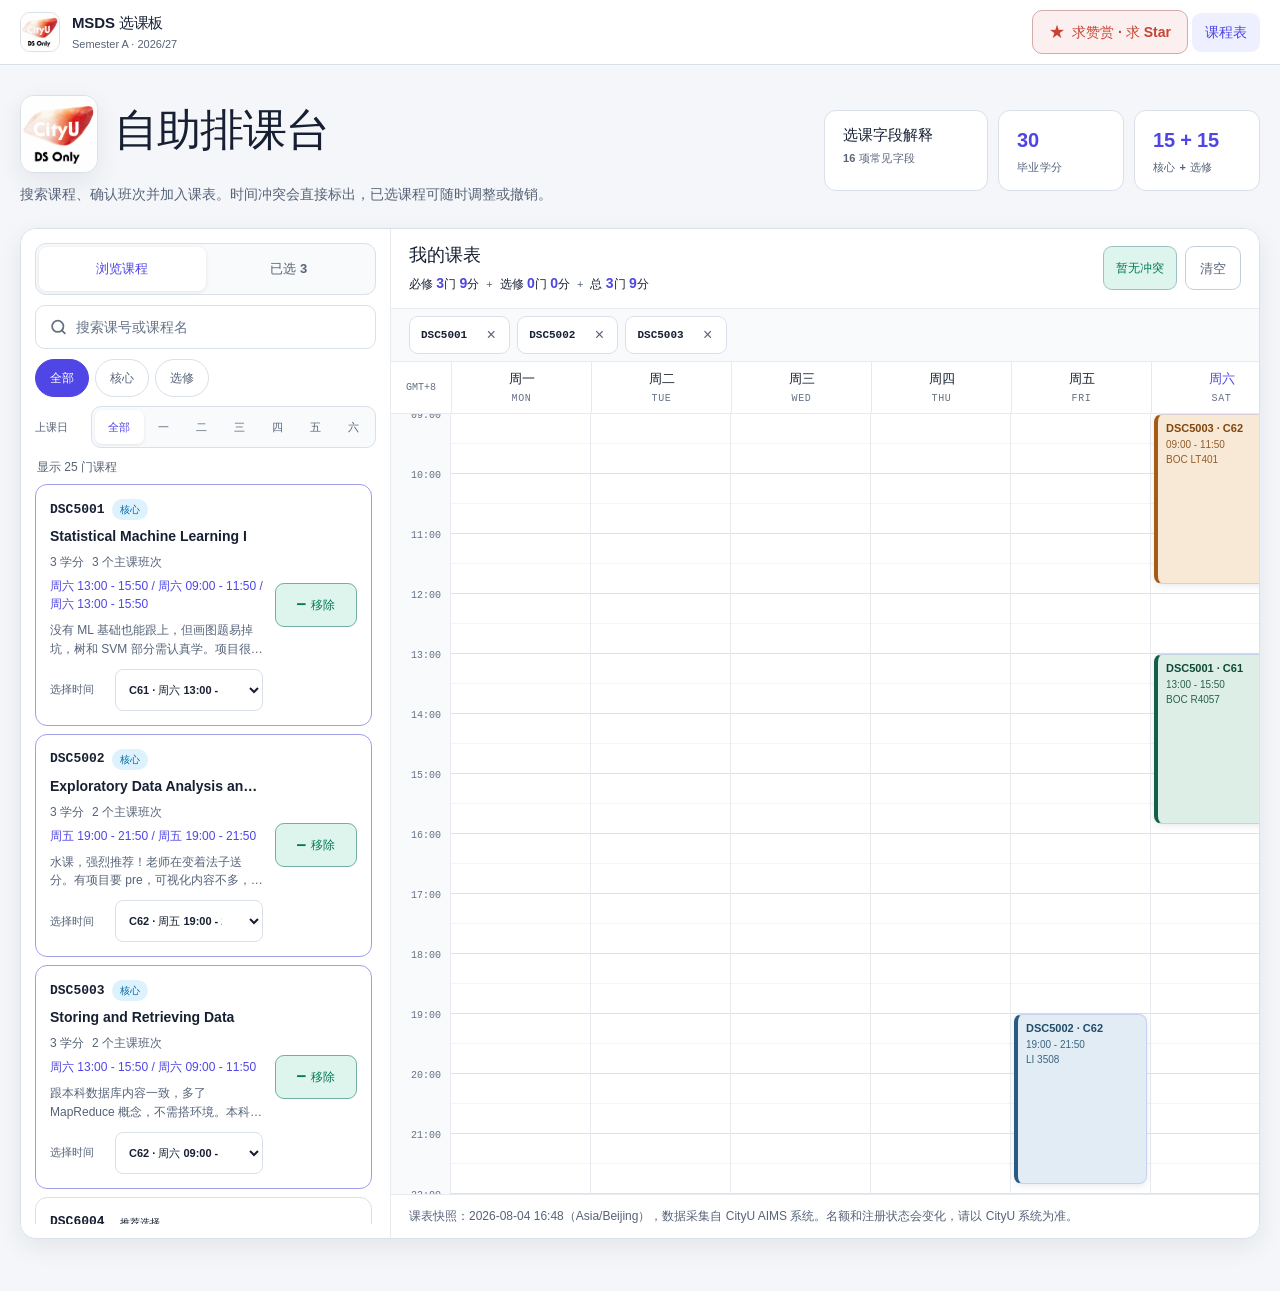
==== commit 55ba1f23: "Restore DSC course codes across web and mini program" ====
--- a/index.html
+++ b/index.html
@@ -137,7 +137,7 @@
     </main>
 
     <div id="toast" class="toast" role="status" aria-live="polite"></div>
-    <script src="assets/shared.js?v=20260811a"></script>
-    <script src="assets/planner.js?v=20260811a"></script>
+    <script src="assets/shared.js?v=20260811c"></script>
+    <script src="assets/planner.js?v=20260811c"></script>
   </body>
 </html>
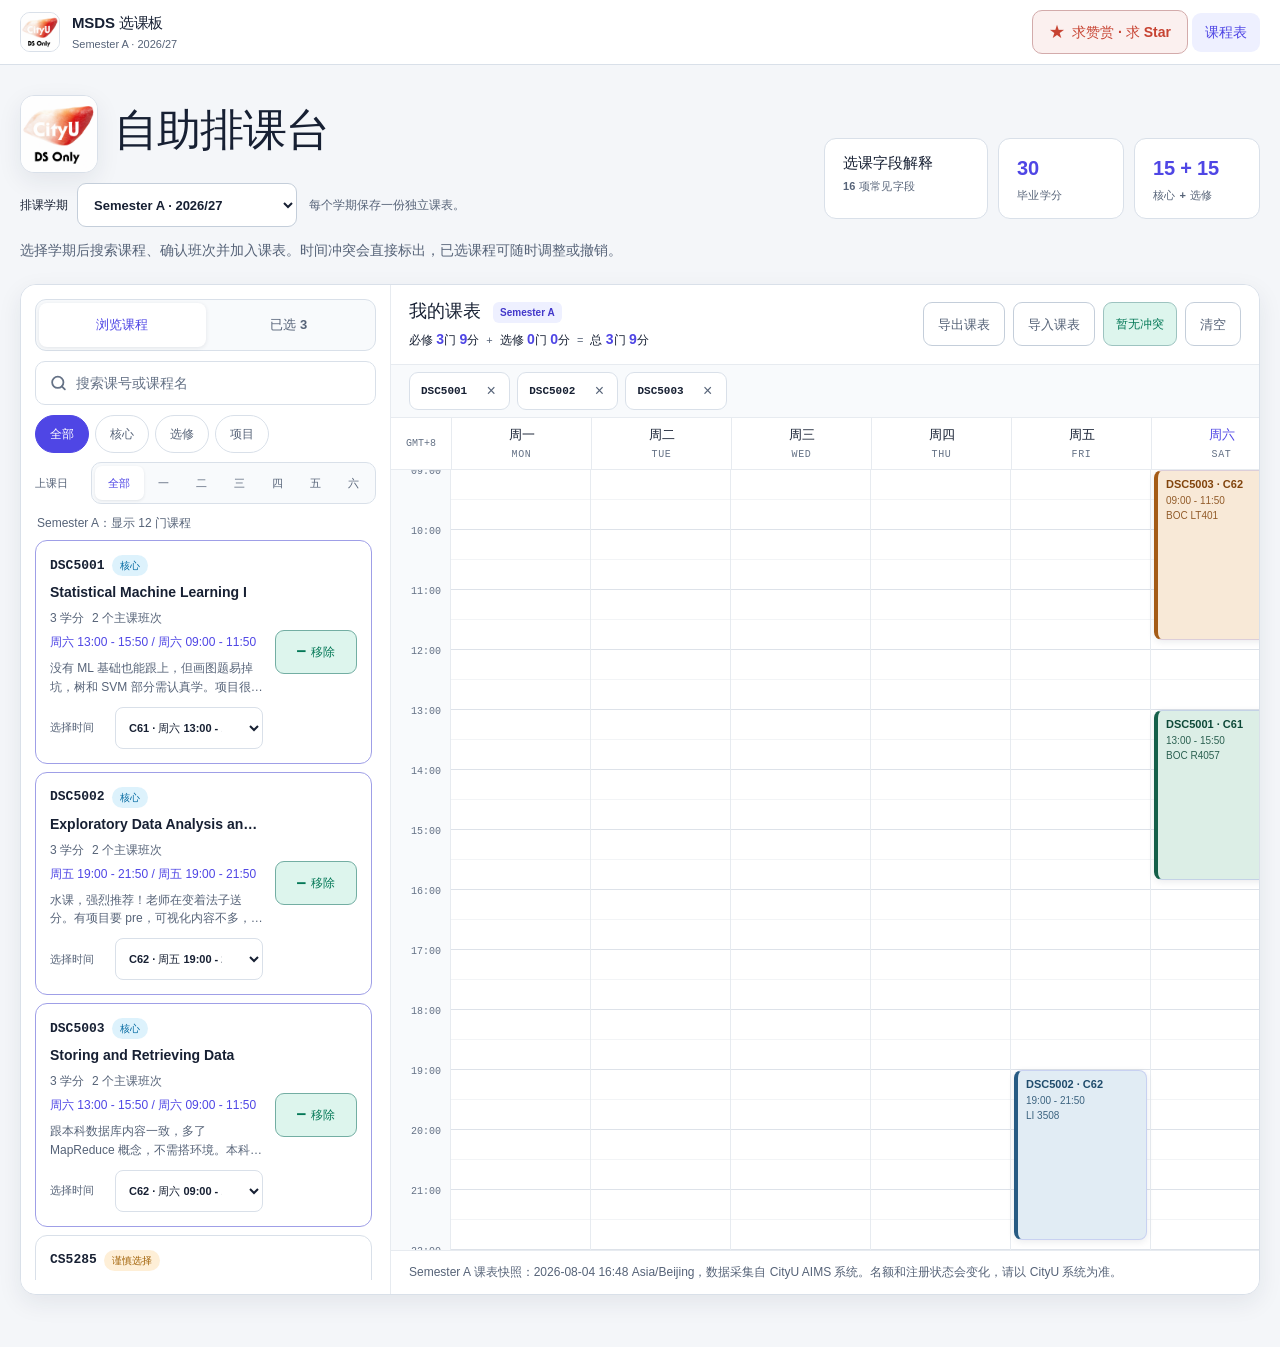
==== commit b578de7c: "Add multi-term planner, course documents and schedule transfer" ====
--- a/index.html
+++ b/index.html
@@ -3,9 +3,9 @@
   <head>
     <meta charset="UTF-8">
     <meta name="viewport" content="width=device-width, initial-scale=1.0">
-    <meta name="description" content="CityU MSDS Semester A 2026/27 静态排课与选课参考工具">
-    <title>MSDS 选课板 · Semester A 2026/27</title>
-    <link rel="stylesheet" href="assets/styles.css?v=20260811b">
+    <meta name="description" content="CityU MSDS 2026/27 A、B 与暑期学期静态排课与选课参考工具">
+    <title>MSDS 选课板 · 2026/27</title>
+    <link rel="stylesheet" href="assets/styles.css?v=20260812a">
   </head>
   <body data-page="planner">
     <a class="skip-link" href="#main-content">跳到主要内容</a>
@@ -13,7 +13,7 @@
       <div class="site-header-inner">
         <a class="brand" href="index.html" aria-label="MSDS 选课板首页">
           <img class="brand-logo" src="assets/cityu-ds-logo.jpg" alt="" width="40" height="40">
-          <span class="brand-copy"><strong>MSDS 选课板</strong><small>Semester A · 2026/27</small></span>
+          <span class="brand-copy"><strong>MSDS 选课板</strong><small id="site-term-label">2026/27 · A / B / S</small></span>
         </a>
         <nav class="main-nav" aria-label="主导航">
           <a class="support-link" href="https://github.com/fluffywood/cityuds" target="_blank" rel="noopener noreferrer" aria-label="前往 GitHub 支持项目并求 Star">
@@ -33,7 +33,19 @@
             <img class="planner-intro-logo" src="assets/cityu-ds-logo.jpg" alt="CityU DS Only Logo" width="96" height="96">
             <h1 class="page-title">自助排课台</h1>
           </div>
-          <p>搜索课程、确认班次并加入课表。时间冲突会直接标出，已选课程可随时调整或撤销。</p>
+          <div class="term-picker">
+            <label class="term-picker-field" for="term-select">
+              <span>排课学期</span>
+              <select id="term-select" aria-describedby="term-picker-note">
+                <option value="A">Semester A · 2026/27</option>
+                <option value="B">Semester B · 2026/27</option>
+                <option value="S">Summer Term · 2026/27</option>
+              </select>
+            </label>
+            <p id="term-picker-note">每个学期保存一份独立课表。</p>
+            <p id="term-announcement" class="sr-only" role="status" aria-live="polite" aria-atomic="true"></p>
+          </div>
+          <p>选择学期后搜索课程、确认班次并加入课表。时间冲突会直接标出，已选课程可随时调整或撤销。</p>
         </div>
         <div class="intro-stats" role="group" aria-label="课程概况与选课帮助">
           <a class="intro-stat intro-stat-guide" href="aims-fields.html">
@@ -69,6 +81,7 @@
               <button class="filter-pill active" type="button" data-filter="all" aria-pressed="true">全部</button>
               <button class="filter-pill" type="button" data-filter="core" aria-pressed="false">核心</button>
               <button class="filter-pill" type="button" data-filter="elective" aria-pressed="false">选修</button>
+              <button class="filter-pill" type="button" data-filter="project" aria-pressed="false">项目</button>
             </div>
             <div class="day-filter" role="group" aria-label="按上课星期筛选">
               <span>上课日</span>
@@ -94,16 +107,21 @@
         <div id="timetable-panel" class="timetable-panel">
           <div class="timetable-toolbar">
             <div>
-              <h2>我的课表</h2>
-              <p class="selection-summary">
+              <h2 id="timetable-heading">我的课表 <span id="timetable-term-label" class="term-context-badge">Semester A</span></h2>
+              <p class="selection-summary" aria-label="A、B、S 三学期已选必修、选修与项目课程相加后的总课程数和总学分">
                 <span class="selection-summary-part">必修 <strong id="core-count">0</strong>门 <strong id="core-credit-count">0</strong>分</span>
                 <span class="selection-summary-plus" aria-hidden="true">+</span>
                 <span class="selection-summary-part">选修 <strong id="elective-count">0</strong>门 <strong id="elective-credit-count">0</strong>分</span>
-                <span class="selection-summary-plus" aria-hidden="true">+</span>
+                <span id="project-summary-parts"></span>
+                <span class="selection-summary-plus" aria-hidden="true">=</span>
                 <span class="selection-summary-part">总 <strong id="selected-count">0</strong>门 <strong id="credit-count">0</strong>分</span>
               </p>
             </div>
-            <div class="toolbar-actions">
+            <div class="toolbar-actions" role="group" aria-label="课表操作">
+              <button id="export-schedule" class="button button-quiet" type="button">导出课表</button>
+              <button id="import-schedule" class="button button-quiet" type="button" aria-controls="import-schedule-file">导入课表</button>
+              <input id="import-schedule-file" class="sr-only" type="file" accept=".txt,text/plain" tabindex="-1">
+              <span id="schedule-file-announcement" class="sr-only" role="status" aria-live="polite" aria-atomic="true"></span>
               <button id="conflict-status" class="conflict-status is-clear" type="button" aria-controls="conflict-details" aria-expanded="false" disabled>暂无冲突</button>
               <span id="conflict-announcement" class="sr-only" role="status" aria-live="polite"></span>
               <button id="clear-selection" class="button button-quiet" type="button">清空</button>
@@ -131,13 +149,14 @@
             </div>
           </div>
           <p class="mobile-scroll-hint">可左右滑动查看整周，点击课程块可打开详情。</p>
-          <p class="data-note">课表快照：2026-08-04 16:48（Asia/Beijing），数据采集自 CityU AIMS 系统。名额和注册状态会变化，请以 CityU 系统为准。</p>
+          <p id="schedule-data-note" class="data-note">课表数据采集自 CityU AIMS 系统。名额和注册状态会变化，请以 CityU 系统为准。</p>
         </div>
       </section>
     </main>
 
     <div id="toast" class="toast" role="status" aria-live="polite"></div>
-    <script src="assets/shared.js?v=20260811c"></script>
-    <script src="assets/planner.js?v=20260811c"></script>
+    <script src="assets/shared.js?v=20260812a"></script>
+    <script src="assets/schedule-transfer.js?v=20260812a"></script>
+    <script src="assets/planner.js?v=20260812a"></script>
   </body>
 </html>
--- a/assets/styles.css
+++ b/assets/styles.css
@@ -876,6 +876,12 @@
   color: var(--info);
 }
 
+.mini-badge.project,
+.verdict-badge.project {
+  background: var(--research-soft);
+  color: var(--research);
+}
+
 .mini-badge.strong,
 .mini-badge.good,
 .verdict-badge.strong,
@@ -1032,9 +1038,19 @@
   font-size: 11px;
 }
 
+#project-summary-parts {
+  display: contents;
+}
+
+.project-summary-part strong {
+  color: var(--research);
+}
+
 .toolbar-actions {
   display: flex;
   align-items: center;
+  flex-wrap: wrap;
+  justify-content: flex-end;
   gap: 10px;
 }
 
@@ -2528,6 +2544,61 @@
   height: 78px;
   border-radius: 14px;
   box-shadow: var(--shadow-card);
+}
+
+.term-picker {
+  display: flex;
+  margin: 0 0 12px;
+  align-items: center;
+  flex-wrap: wrap;
+  gap: 8px 12px;
+}
+
+.term-picker-field {
+  display: flex;
+  align-items: center;
+  gap: 9px;
+  color: var(--ink);
+  font-size: 12px;
+  font-weight: 800;
+}
+
+.term-picker-field select {
+  min-width: 220px;
+  height: 44px;
+  padding: 0 34px 0 12px;
+  border: 1px solid var(--border-strong);
+  border-radius: 9px;
+  background: var(--card);
+  color: var(--ink);
+  cursor: pointer;
+  font-size: 13px;
+  font-weight: 750;
+}
+
+.term-picker-field select:focus-visible {
+  outline: 3px solid color-mix(in srgb, var(--primary) 28%, transparent);
+  outline-offset: 2px;
+  border-color: var(--primary);
+}
+
+.page-intro .term-picker > p#term-picker-note {
+  margin: 0;
+  color: var(--muted);
+  font-size: 12px;
+  line-height: 1.5;
+}
+
+.term-context-badge {
+  display: inline-block;
+  margin-left: 7px;
+  padding: 3px 7px;
+  border-radius: 6px;
+  background: var(--primary-soft);
+  color: var(--primary-strong);
+  font-size: 10px;
+  font-weight: 800;
+  vertical-align: middle;
 }
 
 .intro-stat {
@@ -2806,6 +2877,40 @@
   color: var(--danger);
 }
 
+.course-row.is-awaiting-sections {
+  border-color: color-mix(in srgb, var(--warning) 38%, var(--border));
+}
+
+.course-row.is-project,
+.selected-course.is-project {
+  border-color: color-mix(in srgb, var(--research) 38%, var(--border));
+}
+
+.course-availability-note {
+  color: var(--warning);
+  font-weight: 750;
+}
+
+.course-project-note,
+.selected-project-note {
+  color: var(--research);
+  font-weight: 750;
+}
+
+.selected-project-note {
+  margin: 0;
+  font-size: 12px;
+  line-height: 1.55;
+}
+
+.add-course.is-awaiting-sections,
+.add-course.is-awaiting-sections:hover {
+  border-color: color-mix(in srgb, var(--warning) 48%, var(--border));
+  background: var(--warning-soft);
+  color: var(--warning);
+  cursor: not-allowed;
+}
+
 .add-course.is-unavailable,
 .add-course.is-unavailable:hover {
   border-color: color-mix(in srgb, var(--danger) 52%, var(--border));
@@ -3353,6 +3458,21 @@
   color: var(--danger);
 }
 
+.decision-status.is-awaiting-sections {
+  background: var(--warning-soft);
+  color: var(--warning);
+}
+
+.button-awaiting-sections,
+.button-awaiting-sections:hover {
+  border-color: color-mix(in srgb, var(--warning) 48%, var(--border));
+  background: var(--warning-soft);
+  color: var(--warning);
+  cursor: not-allowed;
+  box-shadow: none;
+  transform: none;
+}
+
 .course-status {
   padding: 4px 9px;
   font-size: 10px;
@@ -3382,6 +3502,23 @@
 .section-table {
   min-width: 760px;
   font-size: 13px;
+}
+
+.course-section-table {
+  min-width: 1540px;
+}
+
+.course-section-table th,
+.course-section-table td {
+  white-space: nowrap;
+}
+
+.course-section-table th:nth-child(10),
+.course-section-table td:nth-child(10),
+.course-section-table th:nth-child(15),
+.course-section-table td:nth-child(15) {
+  min-width: 160px;
+  white-space: normal;
 }
 
 .section-table-caption {
@@ -3582,6 +3719,23 @@
     box-shadow: var(--shadow-card);
   }
 
+  .timetable-toolbar {
+    align-items: flex-start;
+    flex-direction: column;
+  }
+
+  .toolbar-actions {
+    display: grid;
+    width: 100%;
+    grid-template-columns: repeat(4, minmax(0, 1fr));
+  }
+
+  .toolbar-actions > .button,
+  .toolbar-actions > .conflict-status {
+    width: 100%;
+    min-width: 0;
+  }
+
   .mobile-workspace-switch button {
     min-height: 44px;
     border: 0;
@@ -3634,12 +3788,11 @@
   }
 
   .timetable-toolbar {
-    align-items: center;
+    align-items: flex-start;
   }
 
   .toolbar-actions {
     align-items: stretch;
-    flex-direction: row;
   }
 
   .mobile-scroll-hint {
@@ -3766,6 +3919,25 @@
     display: block;
   }
 
+  .term-picker {
+    display: block;
+    margin-bottom: 12px;
+  }
+
+  .term-picker-field {
+    display: grid;
+    grid-template-columns: auto minmax(0, 1fr);
+  }
+
+  .term-picker-field select {
+    width: 100%;
+    min-width: 0;
+  }
+
+  .page-intro .term-picker > p#term-picker-note {
+    margin-top: 6px;
+  }
+
   .planner-intro-logo {
     width: 68px;
     height: 68px;
@@ -3793,11 +3965,15 @@
   }
 
   .toolbar-actions {
+    display: grid;
     width: 100%;
-  }
-
-  .toolbar-actions > * {
-    flex: 1;
+    grid-template-columns: repeat(2, minmax(0, 1fr));
+  }
+
+  .toolbar-actions > .button,
+  .toolbar-actions > .conflict-status {
+    width: 100%;
+    max-width: none;
   }
 
   .conflict-details-head,
@@ -4069,6 +4245,174 @@
   text-underline-offset: 3px;
 }
 
+.course-row.is-ineligible {
+  border-color: color-mix(in srgb, var(--warning) 42%, var(--border));
+}
+
+.course-eligibility {
+  display: -webkit-box;
+  margin: 7px 0 0;
+  padding: 6px 8px;
+  overflow: hidden;
+  border-left: 3px solid currentColor;
+  border-radius: 5px;
+  font-size: 10px;
+  font-weight: 700;
+  line-height: 1.55;
+  -webkit-box-orient: vertical;
+  -webkit-line-clamp: 3;
+}
+
+.course-eligibility.is-met {
+  background: var(--ok-soft);
+  color: var(--ok);
+}
+
+.course-eligibility.is-unmet,
+.selected-eligibility-warning {
+  background: var(--warning-soft);
+  color: var(--warning);
+}
+
+.course-eligibility-confirmation,
+.eligibility-confirmation-control {
+  display: flex;
+  align-items: flex-start;
+  gap: 7px;
+  cursor: pointer;
+}
+
+.course-eligibility-confirmation {
+  margin-top: 7px;
+  color: var(--ink);
+  font-size: 10px;
+  font-weight: 700;
+  line-height: 1.5;
+}
+
+.course-eligibility-confirmation input,
+.eligibility-confirmation-control input {
+  width: 16px;
+  height: 16px;
+  flex: none;
+  margin: 0;
+  accent-color: var(--primary-action);
+}
+
+.course-eligibility-confirmation:has(input:disabled),
+.eligibility-confirmation-control:has(input:disabled) {
+  cursor: default;
+  opacity: 0.78;
+}
+
+.add-course.is-ineligible,
+.add-course.is-ineligible:hover,
+.button-ineligible,
+.button-ineligible:hover {
+  border-color: color-mix(in srgb, var(--warning) 48%, var(--border));
+  background: var(--warning-soft);
+  color: var(--warning);
+  cursor: not-allowed;
+  box-shadow: none;
+  transform: none;
+}
+
+.selected-eligibility-warning {
+  margin: 10px 0 0;
+  padding: 7px 9px;
+  border-radius: 7px;
+  font-size: 11px;
+  font-weight: 700;
+  line-height: 1.55;
+}
+
+.eligibility-panel {
+  display: grid;
+  grid-template-columns: minmax(180px, 0.7fr) minmax(260px, 1.3fr);
+  gap: 14px 22px;
+  margin: 18px 0;
+  padding: 16px 18px;
+  border: 1px solid var(--border);
+  border-left: 4px solid currentColor;
+  border-radius: var(--radius-md);
+  background: var(--card-soft);
+}
+
+.eligibility-panel.is-met {
+  color: var(--ok);
+}
+
+.eligibility-panel.is-unmet {
+  color: var(--warning);
+}
+
+.eligibility-panel h3 {
+  margin: 4px 0 0;
+  color: var(--ink);
+  font-size: 15px;
+}
+
+.eligibility-checklist {
+  display: grid;
+  gap: 8px;
+  margin: 0;
+  padding: 0;
+  list-style: none;
+}
+
+.eligibility-checklist li {
+  display: flex;
+  justify-content: space-between;
+  gap: 12px;
+  padding-bottom: 7px;
+  border-bottom: 1px solid var(--hairline);
+  color: var(--muted);
+  font-size: 12px;
+  line-height: 1.5;
+}
+
+.eligibility-checklist li:last-child {
+  padding-bottom: 0;
+  border-bottom: 0;
+}
+
+.eligibility-checklist strong {
+  flex: none;
+  color: var(--ink);
+}
+
+.eligibility-checklist .is-met span {
+  color: var(--ok);
+}
+
+.eligibility-checklist .is-unmet span {
+  color: var(--warning);
+}
+
+.eligibility-checklist .is-personal span {
+  color: var(--info);
+}
+
+.eligibility-confirmation-control {
+  justify-content: flex-end;
+  color: var(--info);
+  font-weight: 700;
+  text-align: right;
+}
+
+.eligibility-guidance {
+  grid-column: 1 / -1;
+  margin: 0;
+  color: var(--muted);
+  font-size: 11px;
+  line-height: 1.6;
+}
+
+.decision-status.is-ineligible {
+  background: var(--warning-soft);
+  color: var(--warning);
+}
+
 @media (max-width: 1100px) {
   .planner-intro {
     align-items: stretch;
@@ -4090,6 +4434,16 @@
 }
 
 @media (max-width: 780px) {
+  .eligibility-panel {
+    grid-template-columns: 1fr;
+    gap: 12px;
+    padding: 14px;
+  }
+
+  .eligibility-guidance {
+    grid-column: auto;
+  }
+
   .fields-detail {
     width: calc(100% - 24px);
   }
